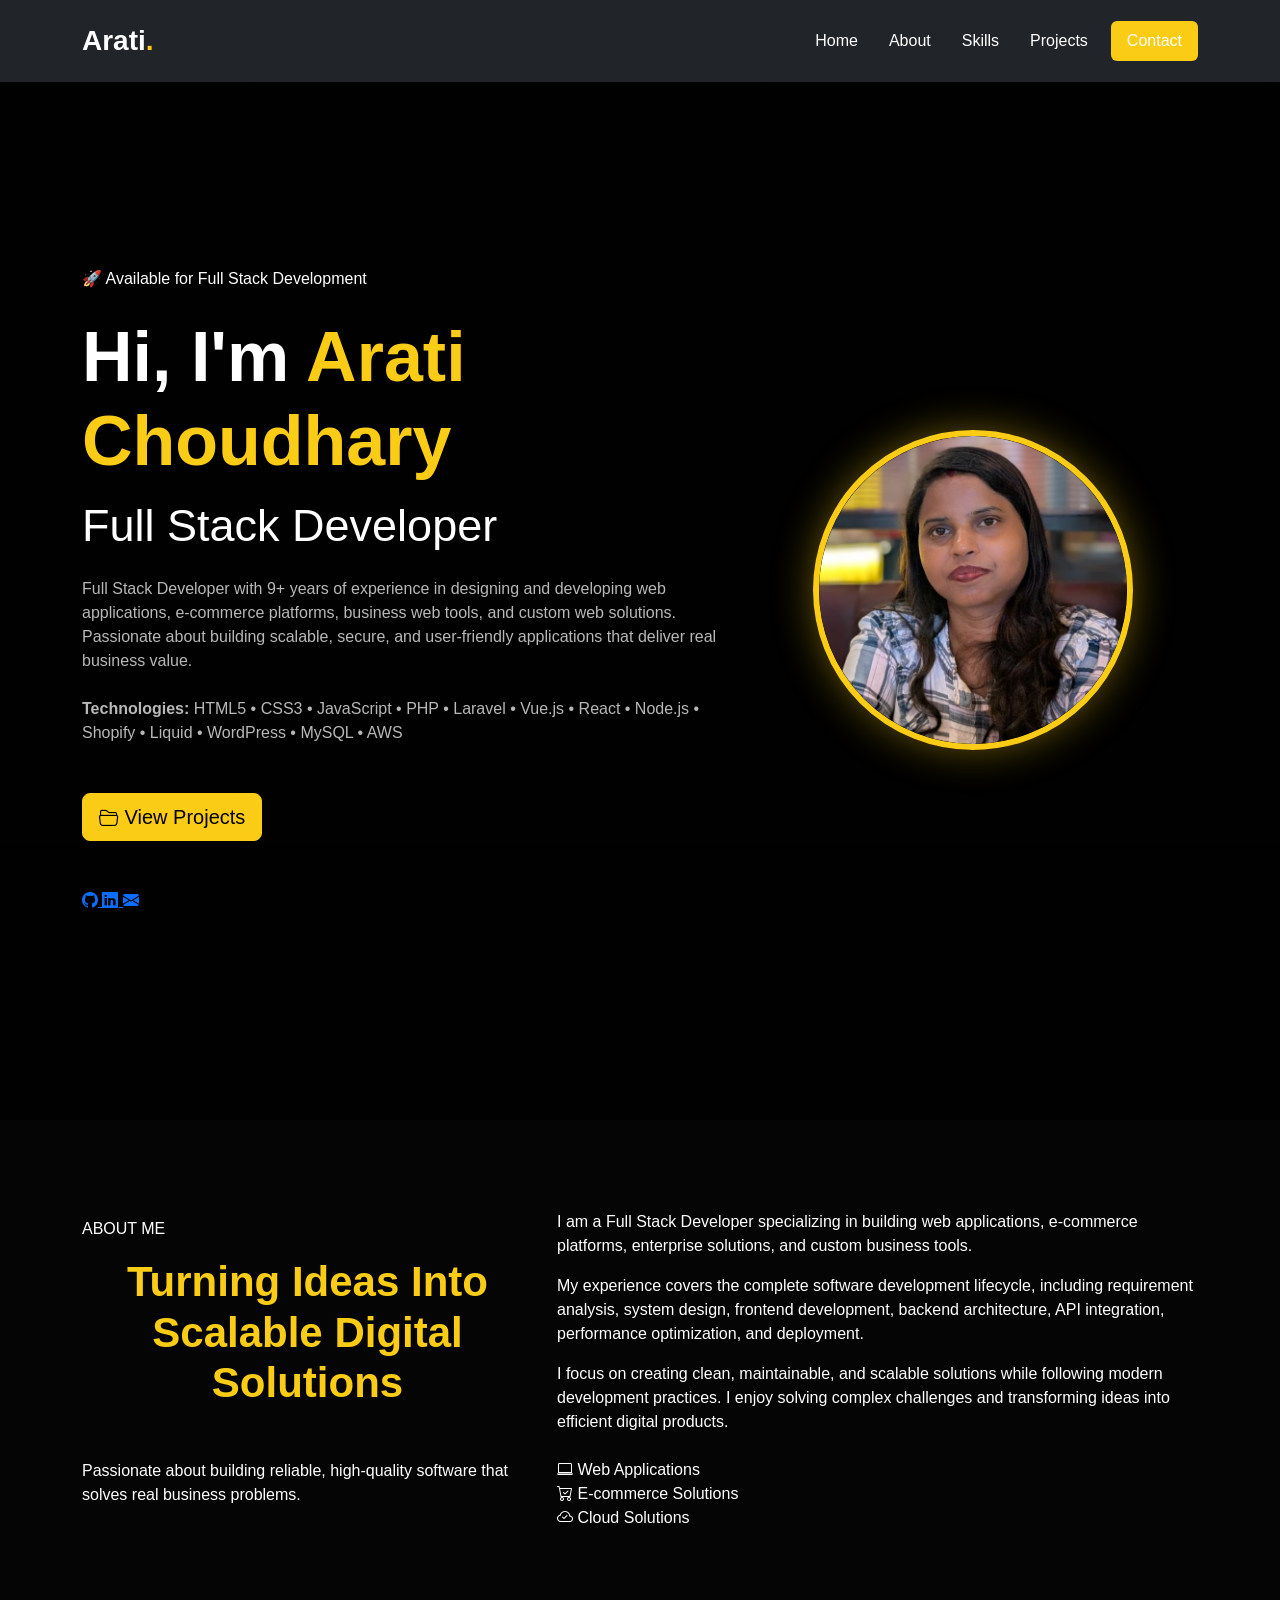
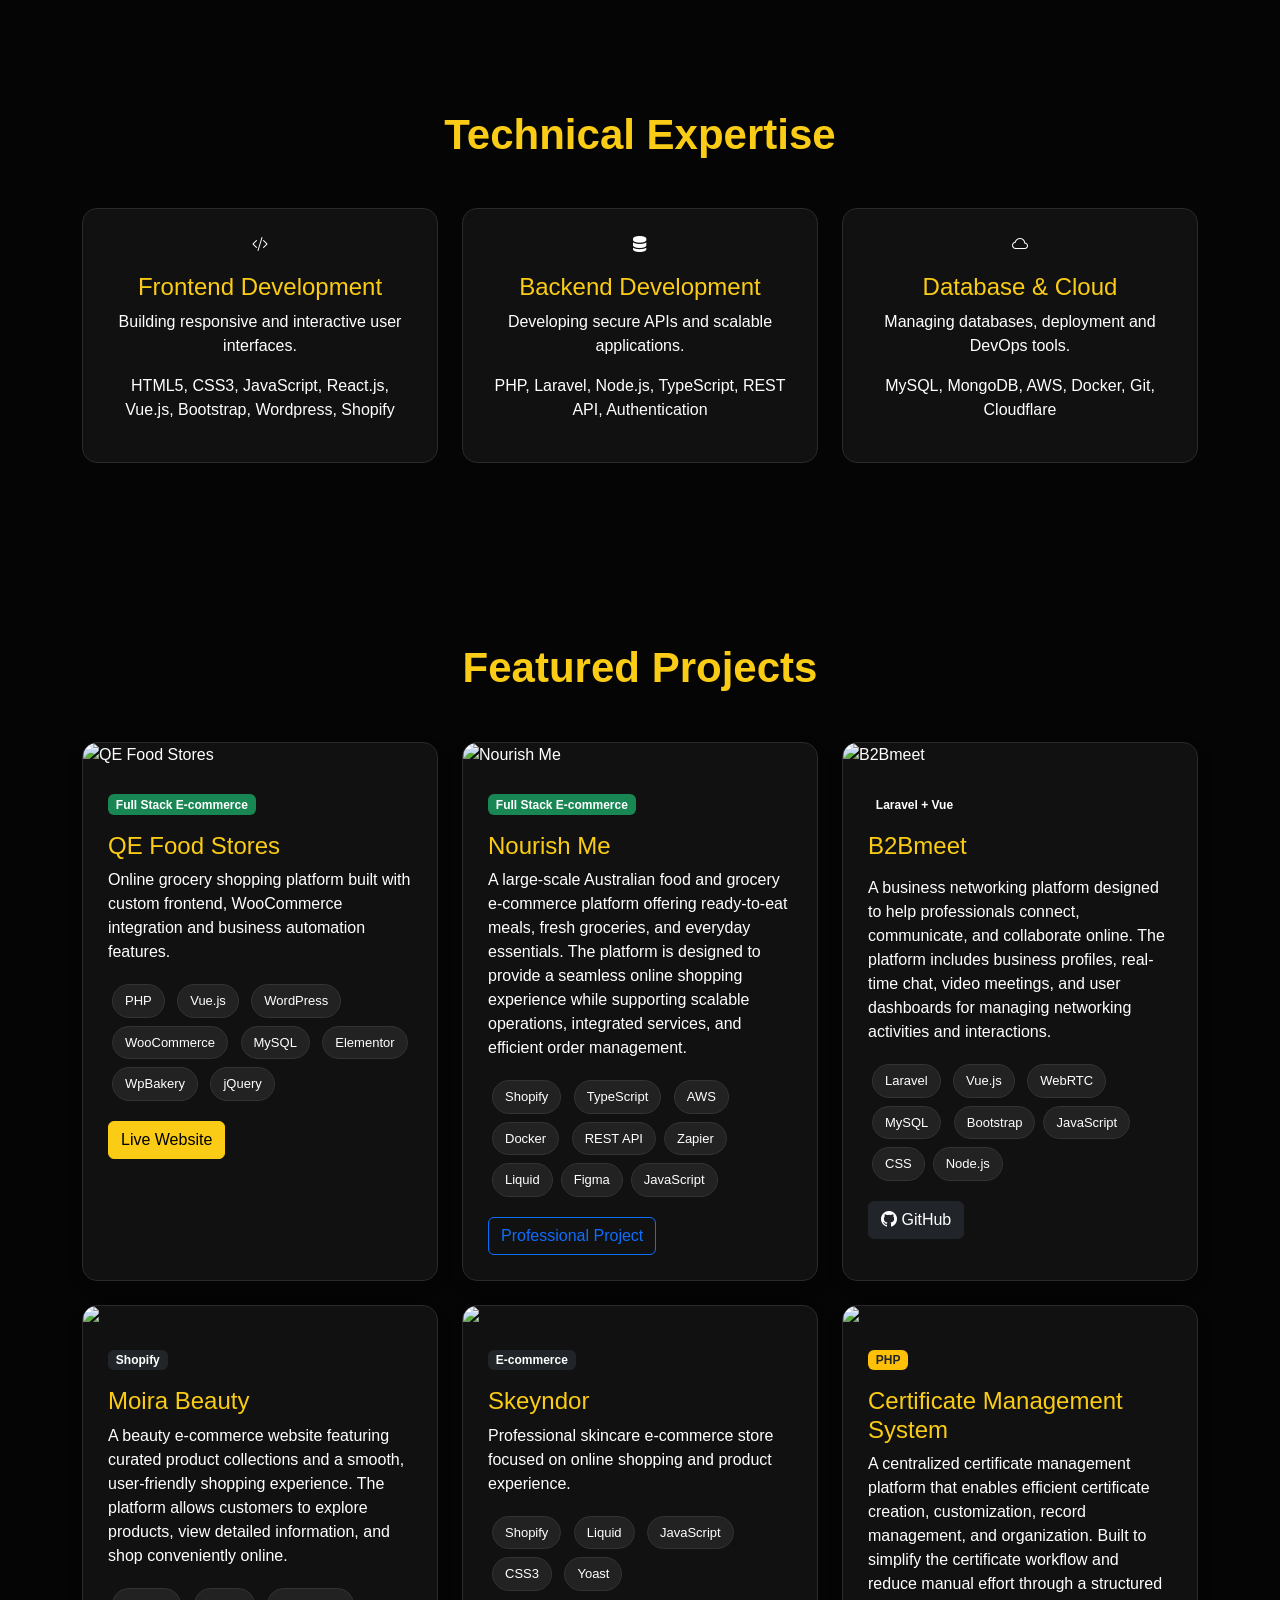
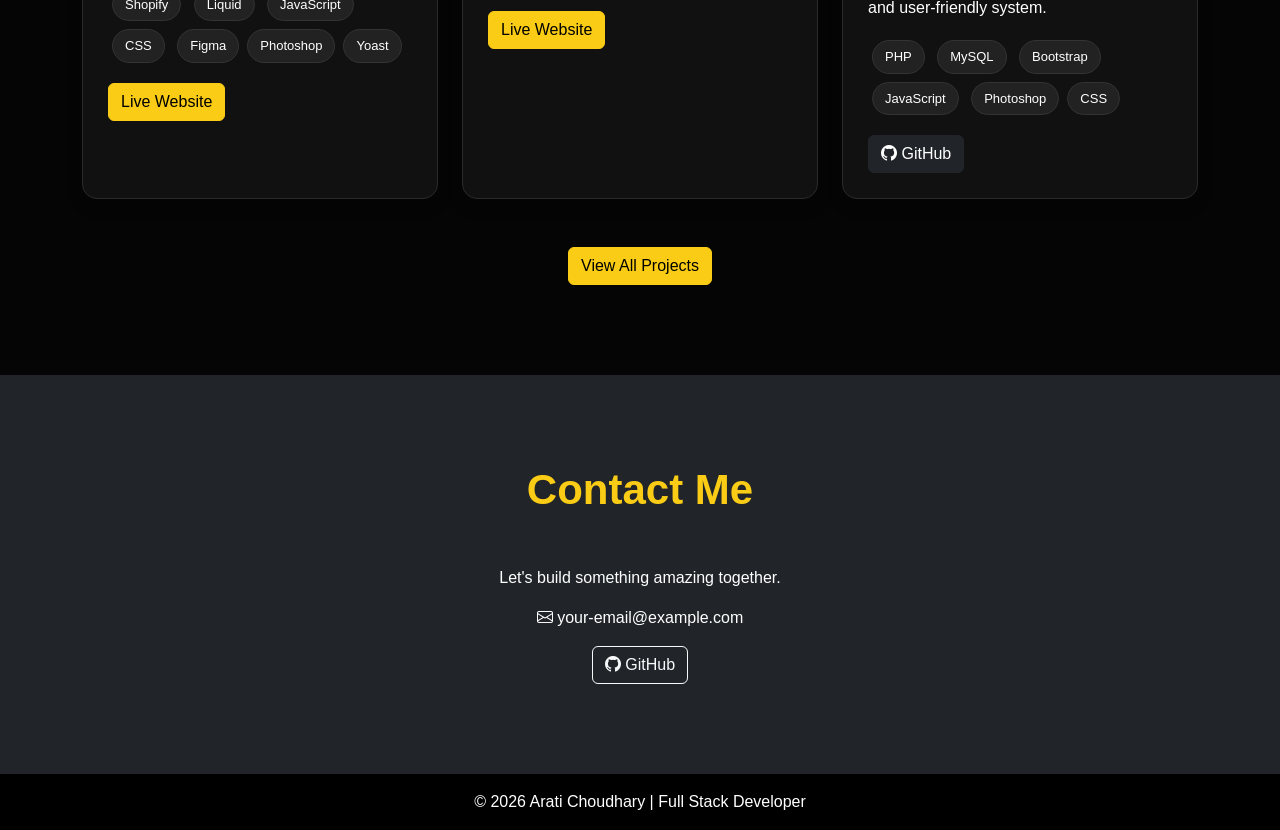
==== index.html @ 8befee37 "Update index.html" ====
<!DOCTYPE html>
<html lang="en">
<head>
<meta charset="UTF-8">
<meta name="viewport" content="width=device-width, initial-scale=1.0">

<title>Arati Choudhary | Full Stack Developer</title>

<link href="https://cdn.jsdelivr.net/npm/bootstrap@5.3.3/dist/css/bootstrap.min.css" rel="stylesheet">

<link rel="stylesheet" href="style.css">

<link rel="stylesheet" href="https://cdn.jsdelivr.net/npm/bootstrap-icons@1.11.3/font/bootstrap-icons.min.css">

</head>

<body>

<!-- Navbar -->
<nav class="navbar navbar-expand-lg navbar-dark fixed-top bg-dark">

<div class="container">

<a class="navbar-brand fw-bold fs-3" href="#">
Arati<span class="text-primary">.</span>
</a>

<button class="navbar-toggler" data-bs-toggle="collapse" data-bs-target="#menu">
<span class="navbar-toggler-icon"></span>
</button>


<div class="collapse navbar-collapse" id="menu">

<ul class="navbar-nav ms-auto">

<li class="nav-item">
<a class="nav-link active" href="#home">Home</a>
</li>

<li class="nav-item">
<a class="nav-link" href="#about">About</a>
</li>

<li class="nav-item">
<a class="nav-link" href="#skills">Skills</a>
</li>

<li class="nav-item">
<a class="nav-link" href="projects.html">Projects</a>
</li>

<li class="nav-item">
<a class="nav-link btn btn-primary px-3" href="#contact">
Contact
</a>
</li>

</ul>

</div>

</div>

</nav>
<!-- ================= HERO SECTION ================= -->

<section id="home" class="hero">

    <!-- Background Shapes -->
    <div class="hero-shape shape-1"></div>
    <div class="hero-shape shape-2"></div>
    <div class="hero-shape shape-3"></div>

    <div class="container">

        <div class="row align-items-center min-vh-100">

            <!-- Left Content -->
            <div class="col-lg-7">

                <span class="hero-badge">
                    🚀 Available for Full Stack Development
                </span>

                <h1 class="hero-title mt-4">
                    Hi, I'm
                    <span class="text-primary">Arati Choudhary</span>
                </h1>

                <h2 class="hero-subtitle mt-3">
                    Full Stack Developer
                </h2>
                

            
  <p class="hero-description mt-4">
    Full Stack Developer with 9+ years of experience in designing and developing web applications, e-commerce platforms, business web tools, and custom web solutions. Passionate about building scalable, secure, and user-friendly applications that deliver real business value.
    <p class="hero-tech mt-4">
    <strong>Technologies:</strong> HTML5 • CSS3 • JavaScript • PHP • Laravel • Vue.js • React • Node.js • Shopify • Liquid • WordPress • MySQL • AWS
                </p>

                <!-- Buttons -->

                <div class="mt-5">

                    <a href="#projects"
                        class="btn btn-primary btn-lg me-3">

                        <i class="bi bi-folder2-open"></i>

                        View Projects

                    </a>

            

                </div>

                <!-- Social Links -->

                <div class="social-icons mt-5">

                    <a href="https://github.com/Arati-coder26"
                        target="_blank">

                        <i class="bi bi-github"></i>

                    </a>

                    <a href="https://linkedin.com/in/your-linkedin"
                        target="_blank">

                        <i class="bi bi-linkedin"></i>

                    </a>

                    <a href="mailto:your@email.com">

                        <i class="bi bi-envelope-fill"></i>

                    </a>

                </div>

            </div>

            <!-- Right Side -->

            <div class="col-lg-5 text-center">

                <img src="images/headshot.png"
                    class="img-fluid profile-img"
                    alt="Arati Choudhary">

            </div>

        </div>

    </div>

</section>


<!-- About -->
    <!-- About Section -->

<section id="about" class="section about-section">

    <div class="container">

        <div class="row align-items-center">


            <div class="col-lg-5">

                <div class="about-heading">

                    <span class="section-tag">
                        ABOUT ME
                    </span>

                    <h2 class="mt-3">
                        Turning Ideas Into
                        Scalable Digital Solutions
                    </h2>

                    <p class="mt-4">
                        Passionate about building reliable, high-quality
                        software that solves real business problems.
                    </p>

                </div>

            </div>



            <div class="col-lg-7">


                <div class="about-card">


                    <p>
                        I am a Full Stack Developer specializing in building
                        web applications, e-commerce platforms, enterprise
                        solutions, and custom business tools.
                    </p>


                    <p>
                        My experience covers the complete software development
                        lifecycle, including requirement analysis, system
                        design, frontend development, backend architecture,
                        API integration, performance optimization, and
                        deployment.
                    </p>


                    <p>
                        I focus on creating clean, maintainable, and scalable
                        solutions while following modern development practices.
                        I enjoy solving complex challenges and transforming
                        ideas into efficient digital products.
                    </p>



                    <div class="about-focus mt-4">

                        <div>
                            <i class="bi bi-laptop"></i>
                            <span>Web Applications</span>
                        </div>


                        <div>
                            <i class="bi bi-cart-check"></i>
                            <span>E-commerce Solutions</span>
                        </div>


                        <div>
                            <i class="bi bi-cloud-check"></i>
                            <span>Cloud Solutions</span>
                        </div>

                    </div>


                </div>


            </div>


        </div>


    </div>


</section>
    

<!-- Technical Skills Section -->

<section id="skills" class="section">

<div class="container">

<h2 class="text-center mb-5">
Technical Expertise
</h2>


<div class="row g-4">


<!-- Frontend -->

<div class="col-lg-4 col-md-6">

<div class="skill-card card h-100 text-center p-4">


<div class="skill-icon">
<i class="bi bi-code-slash"></i>
</div>


<h4 class="mt-3">
Frontend Development
</h4>


<p>
Building responsive and interactive user interfaces.
</p>


<div class="skills-list">

<p>HTML5, CSS3, JavaScript, React.js, Vue.js, Bootstrap, Wordpress, Shopify</p>
</div>
</div>
</div>





<!-- Backend -->

<div class="col-lg-4 col-md-6">


<div class="skill-card card h-100 text-center p-4">


<div class="skill-icon">

<i class="bi bi-server"></i>

</div>



<h4 class="mt-3">
Backend Development
</h4>



<p>
Developing secure APIs and scalable applications.
</p>



<div class="skills-list">

<p> PHP, Laravel, Node.js, TypeScript, REST API, Authentication</p>

</div>


</div>


</div>







<!-- Database & Cloud -->


<div class="col-lg-4 col-md-6">


<div class="skill-card card h-100 text-center p-4">


<div class="skill-icon">

<i class="bi bi-cloud"></i>

</div>



<h4 class="mt-3">
Database & Cloud
</h4>



<p>
Managing databases, deployment and DevOps tools.
</p>



<div class="skills-list">

<p> MySQL, MongoDB, AWS, Docker, Git, Cloudflare</p>

</div>


</div>


</div>



</div>


</div>

</section>


<!-- Projects Section -->

<section id="projects" class="section">

<div class="container">

<h2 class="text-center mb-5">
Featured Projects
</h2>


<div class="row g-4">


<!-- QE FOOD -->

<div class="col-lg-4 col-md-6">

<div class="project-card card h-100 shadow">


<img src="images/qe-home.png"
class="card-img-top"
alt="QE Food Stores">


<div class="card-body">


<span class="badge bg-success">
Full Stack E-commerce
</span>


<h4 class="mt-3">
QE Food Stores
</h4>


<p>
Online grocery shopping platform built with
custom frontend, WooCommerce integration
and business automation features.
</p>


<div class="tech-stack">

<span>PHP</span>
<span>Vue.js</span>
<span>WordPress</span>
<span>WooCommerce</span>
<span>MySQL</span>
<span>Elementor</span>
<span>WpBakery</span>
<span>jQuery</span>
</div>


<a href="https://qefoodstores.com.au"
target="_blank"
class="btn btn-primary mt-3">

Live Website

</a>


</div>

</div>

</div>





<!-- NOURISH ME -->

<div class="col-lg-4 col-md-6">


<div class="project-card card h-100 shadow">


<img src="images/nourish-home.png"
class="card-img-top"
alt="Nourish Me">


<div class="card-body">


<span class="badge bg-success">Full Stack E-commerce</span>
<h4 class="mt-3">Nourish Me</h4>

<p>
A large-scale Australian food and grocery e-commerce platform offering ready-to-eat meals, fresh groceries, and everyday essentials. The platform is designed to provide a seamless online shopping experience while supporting scalable operations, integrated services, and efficient order management.

</p>



<div class="tech-stack">

<span>Shopify</span>
<span>TypeScript</span>
<span>AWS</span>
<span>Docker</span>
<span>REST API</span><span>Zapier</span><span>Liquid</span><span>Figma</span><span>JavaScript</span>
</div>


<button class="btn btn-outline-primary mt-3">

Professional Project

</button>


</div>


</div>


</div>





<!-- B2BMEET -->

<div class="col-lg-4 col-md-6">


<div class="project-card card h-100 shadow">


<img src="images/b2b-home.png"
class="card-img-top"
alt="B2Bmeet">


<div class="card-body">


<span class="badge bg-sucess">
Laravel + Vue
</span>


<h4 class="mt-3">
B2Bmeet
</h4>


<p></p>A business networking platform designed to help professionals connect, communicate, and collaborate online. The platform includes business profiles, real-time chat, video meetings, and user dashboards for managing networking activities and interactions. </p>


<div class="tech-stack">

<span>Laravel</span>
<span>Vue.js</span>
<span>WebRTC</span>
<span>MySQL</span>
<span>Bootstrap</span><span>JavaScript</span><span>CSS</span><span>Node.js</span>

</div>


<a href="https://github.com/Arati-coder26/B2Bmeet"
target="_blank"
class="btn btn-dark mt-3">

<i class="bi bi-github"></i>
GitHub

</a>


</div>


</div>


</div>






<!-- MOIRA -->

<div class="col-lg-4 col-md-6">


<div class="project-card card h-100 shadow">


<img src="images/moira-home.png"
class="card-img-top">


<div class="card-body">


<span class="badge bg-dark">
Shopify
</span>


<h4 class="mt-3">
Moira Beauty
</h4>


<p>
A beauty e-commerce website featuring curated product collections and a smooth, user-friendly shopping experience. The platform allows customers to explore products, view detailed information, and shop conveniently online.

</p>


<div class="tech-stack">

<span>Shopify</span>
<span>Liquid</span>
<span>JavaScript</span>
<span>CSS</span>
<span>Figma</span><span>Photoshop</span><span>Yoast</span>
</div>



<a href="https://moirabeauty.in/"
target="_blank"
class="btn btn-primary mt-3">

Live Website

</a>


</div>


</div>


</div>





<!-- SKEYNDOR -->

<div class="col-lg-4 col-md-6">


<div class="project-card card h-100 shadow">


<img src="images/skeyndor-home.png"
class="card-img-top">


<div class="card-body">


<span class="badge bg-dark">
E-commerce
</span>


<h4 class="mt-3">
Skeyndor
</h4>


<p>
Professional skincare e-commerce
store focused on online shopping
and product experience.
</p>


<div class="tech-stack">

<span>Shopify</span>
<span>Liquid</span>
<span>JavaScript</span>
<span>CSS3</span>
 <span>Yoast</span>

</div>



<a href="https://skeyndor.in/"
target="_blank"
class="btn btn-primary mt-3">

Live Website

</a>


</div>


</div>


</div>





<!-- CERTIFICATE SYSTEM -->

<div class="col-lg-4 col-md-6">


<div class="project-card card h-100 shadow">


<img src="images/certificate-home.png"
class="card-img-top">


<div class="card-body">


<span class="badge bg-warning text-dark">
PHP
</span>


<h4 class="mt-3">
Certificate Management System
</h4>


<p>
    A centralized certificate management platform that enables efficient
    certificate creation, customization, record management, and
    organization. Built to simplify the certificate workflow and reduce
    manual effort through a structured and user-friendly system.

</p>


<div class="tech-stack">

<span>PHP</span>
<span>MySQL</span>
<span>Bootstrap</span>
<span>JavaScript</span>
<span>Photoshop</span><span>CSS</span>

</div>



<a href="https://github.com/Arati-coder26/certificate"
target="_blank"
class="btn btn-dark mt-3">

<i class="bi bi-github"></i>
GitHub

</a>


</div>


</div>


</div>


</div>


<div class="text-center mt-5">

<a href="projects.html"
class="btn btn-primary">

View All Projects

</a>

</div>


</div>


</section>

<!-- Contact -->

<section id="contact" class="section bg-dark text-white">

<div class="container text-center">

<h2>
Contact Me
</h2>


<p class="mt-4">
Let's build something amazing together.
</p>


<p>
<i class="bi bi-envelope"></i>
your-email@example.com
</p>


<a href="https://github.com/Arati-coder26"
class="btn btn-outline-light">

<i class="bi bi-github"></i>
GitHub

</a>


</div>

</section>




<footer class="bg-black text-white text-center p-3">

© 2026 Arati Choudhary | Full Stack Developer

</footer>




</body>
  <script src="https://cdn.jsdelivr.net/npm/bootstrap@5.3.3/dist/js/bootstrap.bundle.min.js"></script>

<script src="script.js"></script>

</body>
</html>
</html>
---- style.css ----
:root{

    --primary:#FACC15;
    --dark:#050505;
    --card:#111111;
    --border:#2a2a2a;
    --text:#ffffff;
    --muted:#b8b8b8;

}


*{

    margin:0;
    padding:0;
    box-sizing:border-box;

}


html{

    scroll-behavior:smooth;

}


body{

    font-family:'Segoe UI',Arial,sans-serif;
    background:var(--dark);
    color:var(--text);

}


/* =====================
   NAVBAR
===================== */


.navbar{

    background:rgba(0,0,0,.95);
    backdrop-filter:blur(10px);
    padding:15px 0;
    position:fixed;
    width:100%;
    top:0;
    z-index:9999;

}


.navbar-brand{

    color:white!important;
    font-size:28px;
    font-weight:700;

}


.navbar-brand span{

    color:var(--primary);

}


.nav-link{

    color:white!important;
    margin-left:15px;
    font-weight:500;
    transition:.3s;

}


.nav-link:hover{

    color:var(--primary)!important;

}


.contact-btn{

    background:var(--primary);
    color:#000!important;
    padding:8px 22px!important;
    border-radius:25px;

}


.contact-btn:hover{

    background:white;
    color:#000!important;

}


.navbar-toggler{

    border:1px solid var(--primary);

}


.navbar-toggler-icon{

    filter:
    brightness(0)
    saturate(100%)
    invert(83%)
    sepia(90%)
    saturate(1000%);

}


/* =====================
 HERO
===================== */
.hero{
    min-height:100vh;
    padding:140px 0 80px;
    display:flex;
    align-items:center;
}

.hero{

    min-height:100vh;
    display:flex;
    align-items:center;

    background:

    linear-gradient(
        rgba(0,0,0,.75),
        rgba(0,0,0,.95)
    ),

    url("images/header-bg.jpg");

    background-size:cover;
    background-position:center;

}



.hero h1{

    font-size:70px;
    font-weight:800;

}


.hero h2{

    font-size:45px;

}


.hero p{

    color:var(--muted);
    max-width:650px;

}


.text-primary{

    color:var(--primary)!important;

}



/* =====================
 PROFILE IMAGE
===================== */


.profile-img{

    width:320px;
    height:320px;

    object-fit:cover;

    border-radius:50%;

    border:6px solid var(--primary);

    box-shadow:
    0 0 40px rgba(250,204,21,.4);

}



/* =====================
 SECTIONS
===================== */


.section{

    padding:90px 0;

}



.section h2{

    text-align:center;

    font-size:42px;

    font-weight:700;

    color:var(--primary);

    margin-bottom:50px;

}



/* =====================
 CARDS
===================== */


.card,
.project-card,
.skill-box,
.highlight-card{

    background:var(--card);

    color:white;

    border:1px solid var(--border);

    border-radius:15px;

    transition:.3s;

}



.card:hover,
.project-card:hover,
.skill-box:hover,
.highlight-card:hover{

    transform:translateY(-8px);

    border-color:var(--primary);

    box-shadow:

    0 15px 35px rgba(250,204,21,.2);

}



.card-body{

    padding:25px;

}



.card h4,
.card h5,
.card-title{

    color:var(--primary);

}



/* =====================
 SKILLS
===================== */


.skill-box{

    padding:25px;

    height:100%;

}


.skill-box p{

    color:var(--muted);

}



/* =====================
 PROJECTS
===================== */


.project-card{

    overflow:hidden;

}



.carousel img{

    width:100%;

    height:240px;

    object-fit:cover;

}



.carousel-control-prev-icon,
.carousel-control-next-icon{

    background-color:var(--primary);

    border-radius:50%;

}



.project-features{

    padding-left:20px;

}



.project-features li{

    color:var(--muted);

    margin-bottom:8px;

}



/* =====================
 TECHNOLOGY TAGS
===================== */


.tech-stack span{

    display:inline-block;

    background:#222;

    color:white;

    border:1px solid #333;

    padding:6px 12px;

    border-radius:20px;

    margin:4px;

    font-size:13px;

}



.tech-stack span:hover{

    background:var(--primary);

    color:black;

    border-color:var(--primary);

}



/* =====================
 BUTTONS
===================== */


.btn-primary{

    background:var(--primary);

    border-color:var(--primary);

    color:black;

}


.btn-primary:hover{

    background:white;

    border-color:white;

    color:black;

}



/* =====================
 SOCIAL
===================== */


.social{

    width:45px;

    height:45px;

    display:inline-flex;

    align-items:center;

    justify-content:center;

    border-radius:50%;

    background:#222;

    color:white;

    margin-right:10px;

}


.social:hover{

    background:var(--primary);

    color:black;

}



/* =====================
 CONTACT FOOTER
===================== */


#contact{

    background:#0a0a0a;

}


.contact-links a{

    margin:8px;

}



footer{

    background:#000;

    padding:25px;

    text-align:center;

    color:#888;

}



/* =====================
 MOBILE
===================== */


@media(max-width:991px){


.navbar-collapse{

    background:#111;

    padding:20px;

    border-radius:10px;

}


.nav-link{

    margin:10px 0;

}


}



@media(max-width:768px){


.hero h1{

    font-size:45px;

}


.hero h2{

    font-size:32px;

}


.profile-img{

    width:220px;

    height:220px;

    margin-top:40px;

}


.section h2{

    font-size:32px;

}


.carousel img{

    height:200px;

}


}
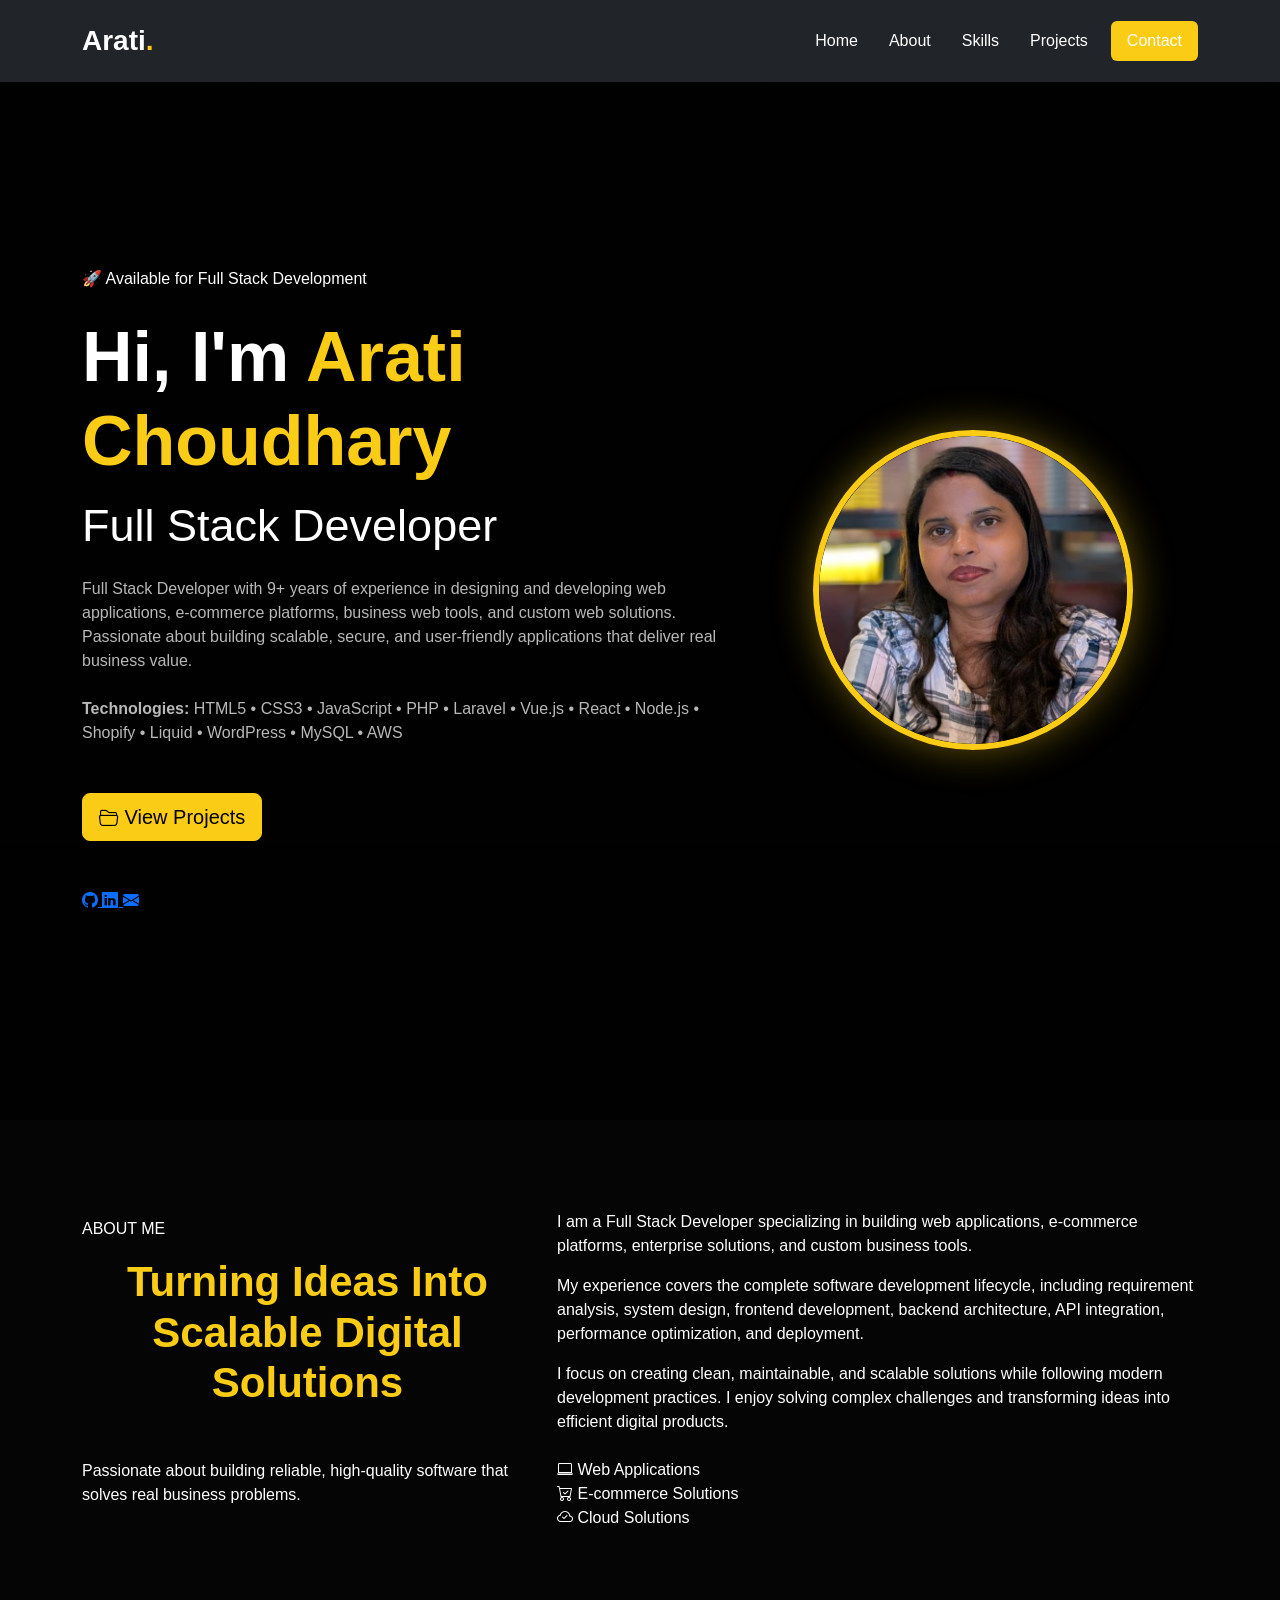
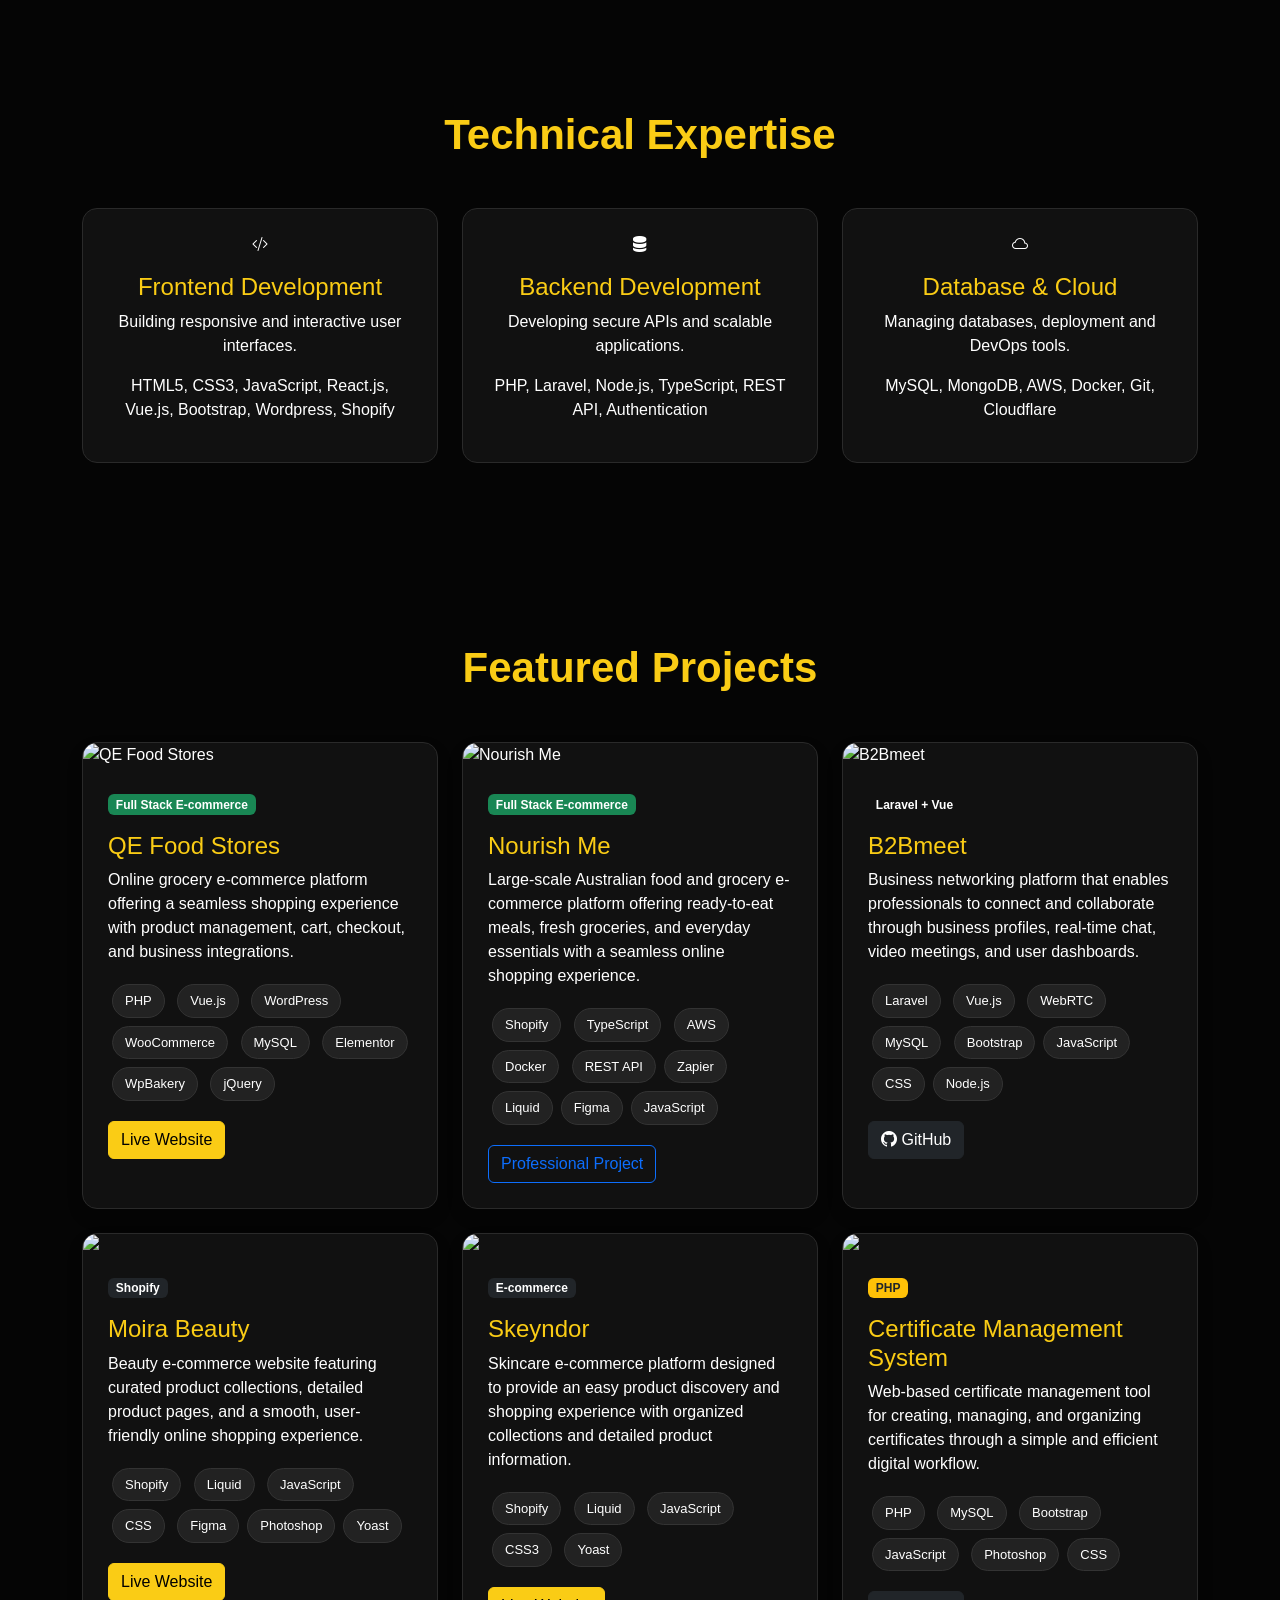
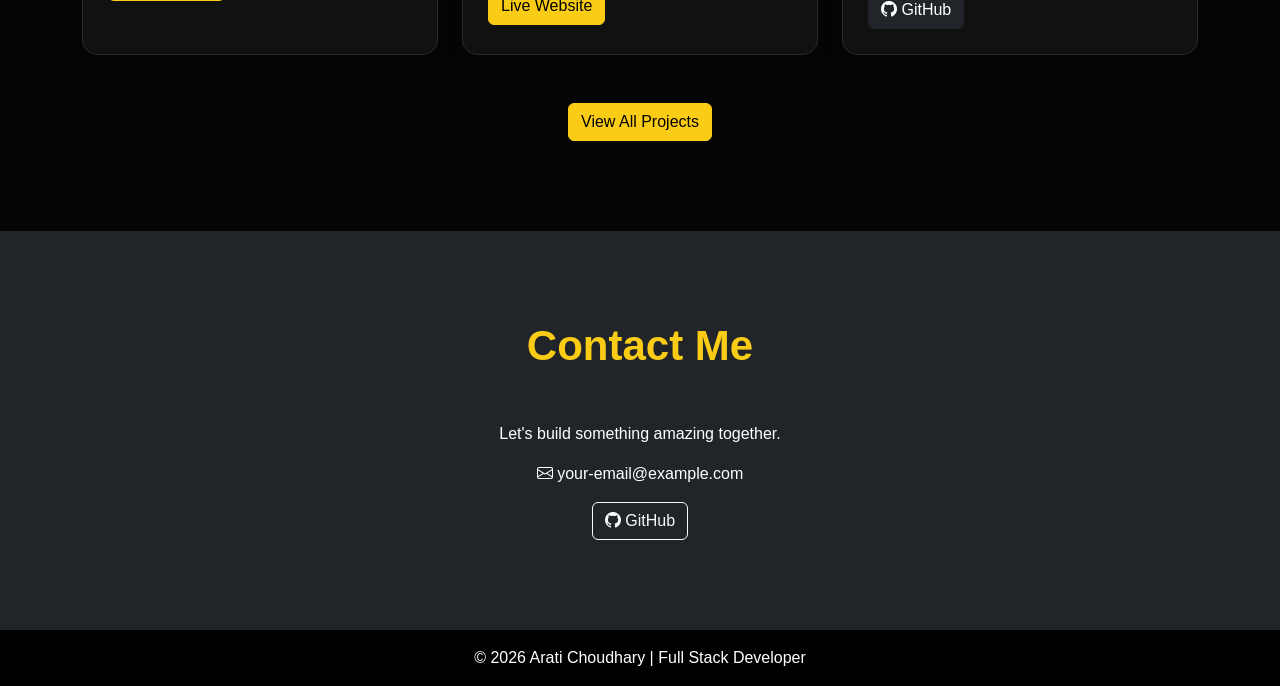
==== commit 1702c3f8: "Update index.html" ====
--- a/index.html
+++ b/index.html
@@ -449,9 +449,7 @@
 
 
 <p>
-Online grocery shopping platform built with
-custom frontend, WooCommerce integration
-and business automation features.
+Online grocery e-commerce platform offering a seamless shopping experience with product management, cart, checkout, and business integrations.
 </p>
 
 
@@ -507,7 +505,7 @@
 <h4 class="mt-3">Nourish Me</h4>
 
 <p>
-A large-scale Australian food and grocery e-commerce platform offering ready-to-eat meals, fresh groceries, and everyday essentials. The platform is designed to provide a seamless online shopping experience while supporting scalable operations, integrated services, and efficient order management.
+Large-scale Australian food and grocery e-commerce platform offering ready-to-eat meals, fresh groceries, and everyday essentials with a seamless online shopping experience.
 
 </p>
 
@@ -568,7 +566,7 @@
 </h4>
 
 
-<p></p>A business networking platform designed to help professionals connect, communicate, and collaborate online. The platform includes business profiles, real-time chat, video meetings, and user dashboards for managing networking activities and interactions. </p>
+<p> Business networking platform that enables professionals to connect and collaborate through business profiles, real-time chat, video meetings, and user dashboards. </p>
 
 
 <div class="tech-stack">
@@ -631,7 +629,7 @@
 
 
 <p>
-A beauty e-commerce website featuring curated product collections and a smooth, user-friendly shopping experience. The platform allows customers to explore products, view detailed information, and shop conveniently online.
+Beauty e-commerce website featuring curated product collections, detailed product pages, and a smooth, user-friendly online shopping experience.
 
 </p>
 
@@ -694,9 +692,7 @@
 
 
 <p>
-Professional skincare e-commerce
-store focused on online shopping
-and product experience.
+Skincare e-commerce platform designed to provide an easy product discovery and shopping experience with organized collections and detailed product information.
 </p>
 
 
@@ -759,10 +755,7 @@
 
 
 <p>
-    A centralized certificate management platform that enables efficient
-    certificate creation, customization, record management, and
-    organization. Built to simplify the certificate workflow and reduce
-    manual effort through a structured and user-friendly system.
+    Web-based certificate management tool for creating, managing, and organizing certificates through a simple and efficient digital workflow.
 
 </p>
 
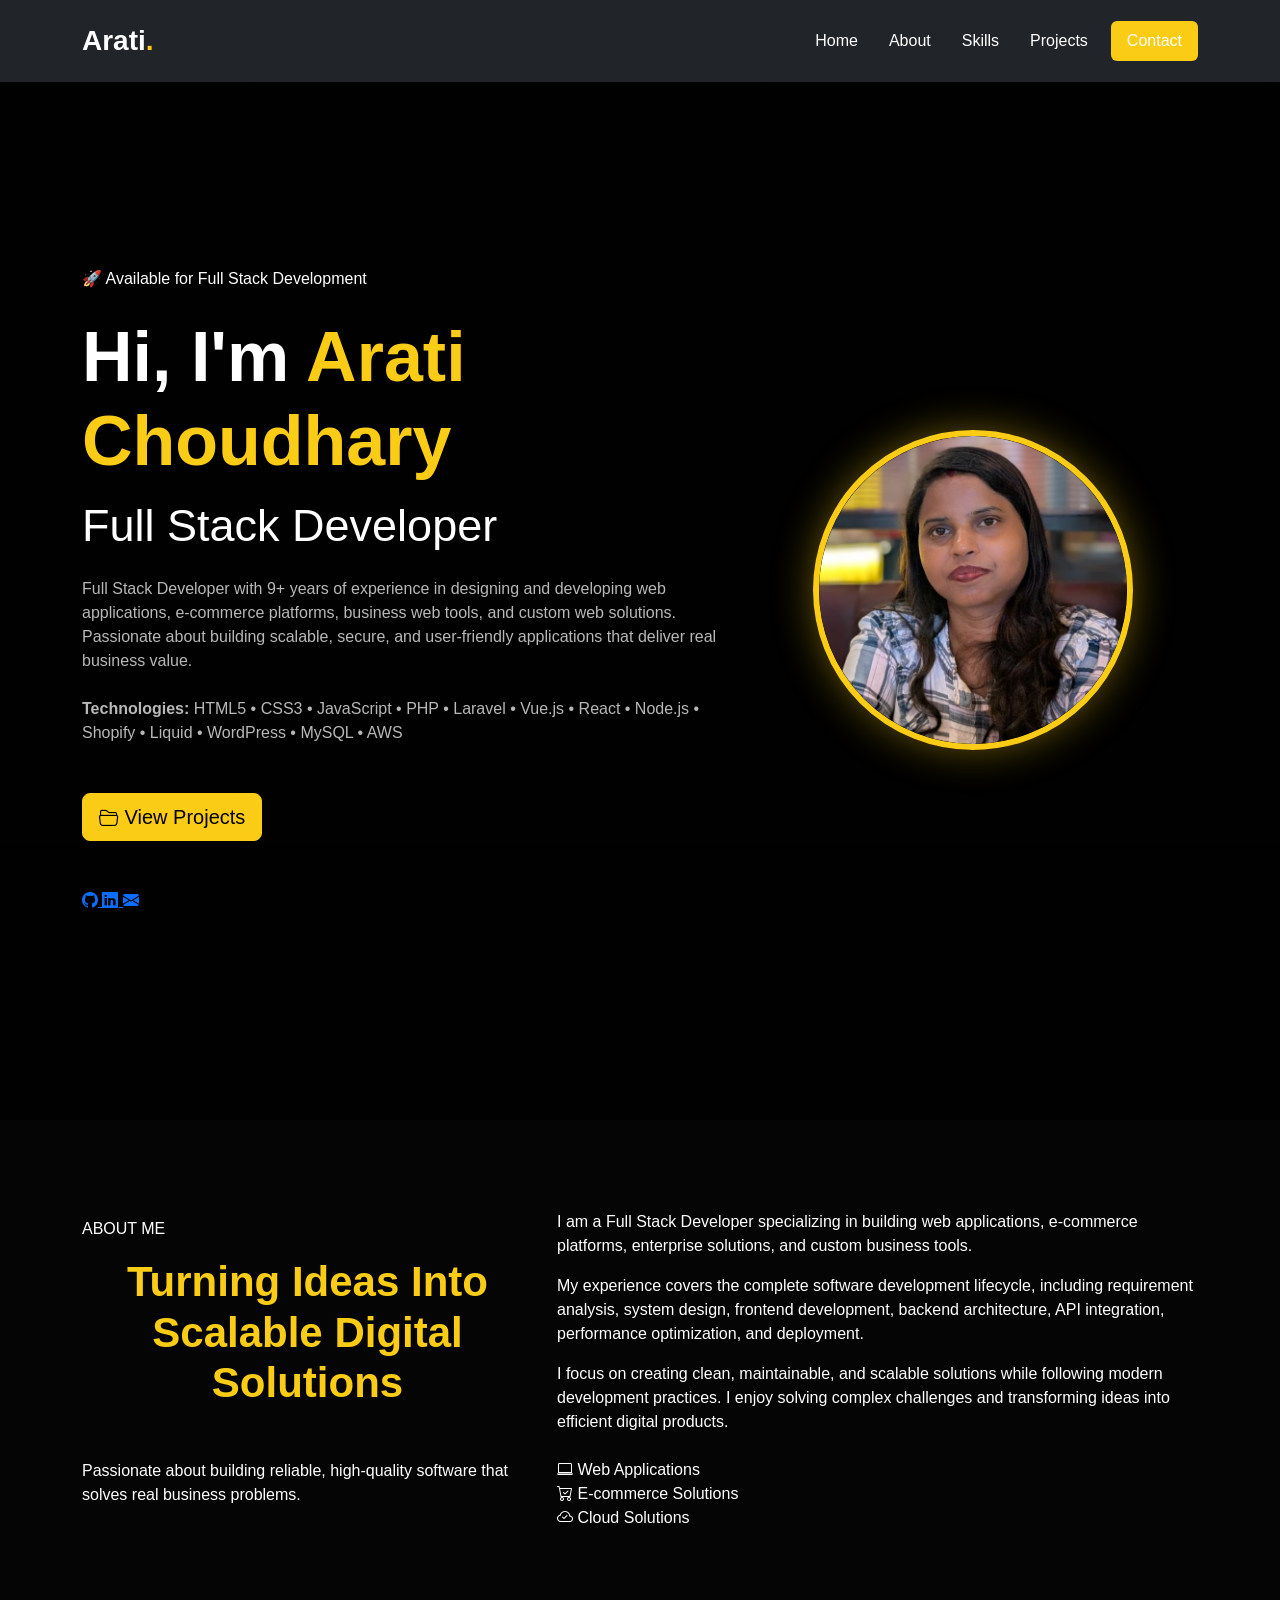
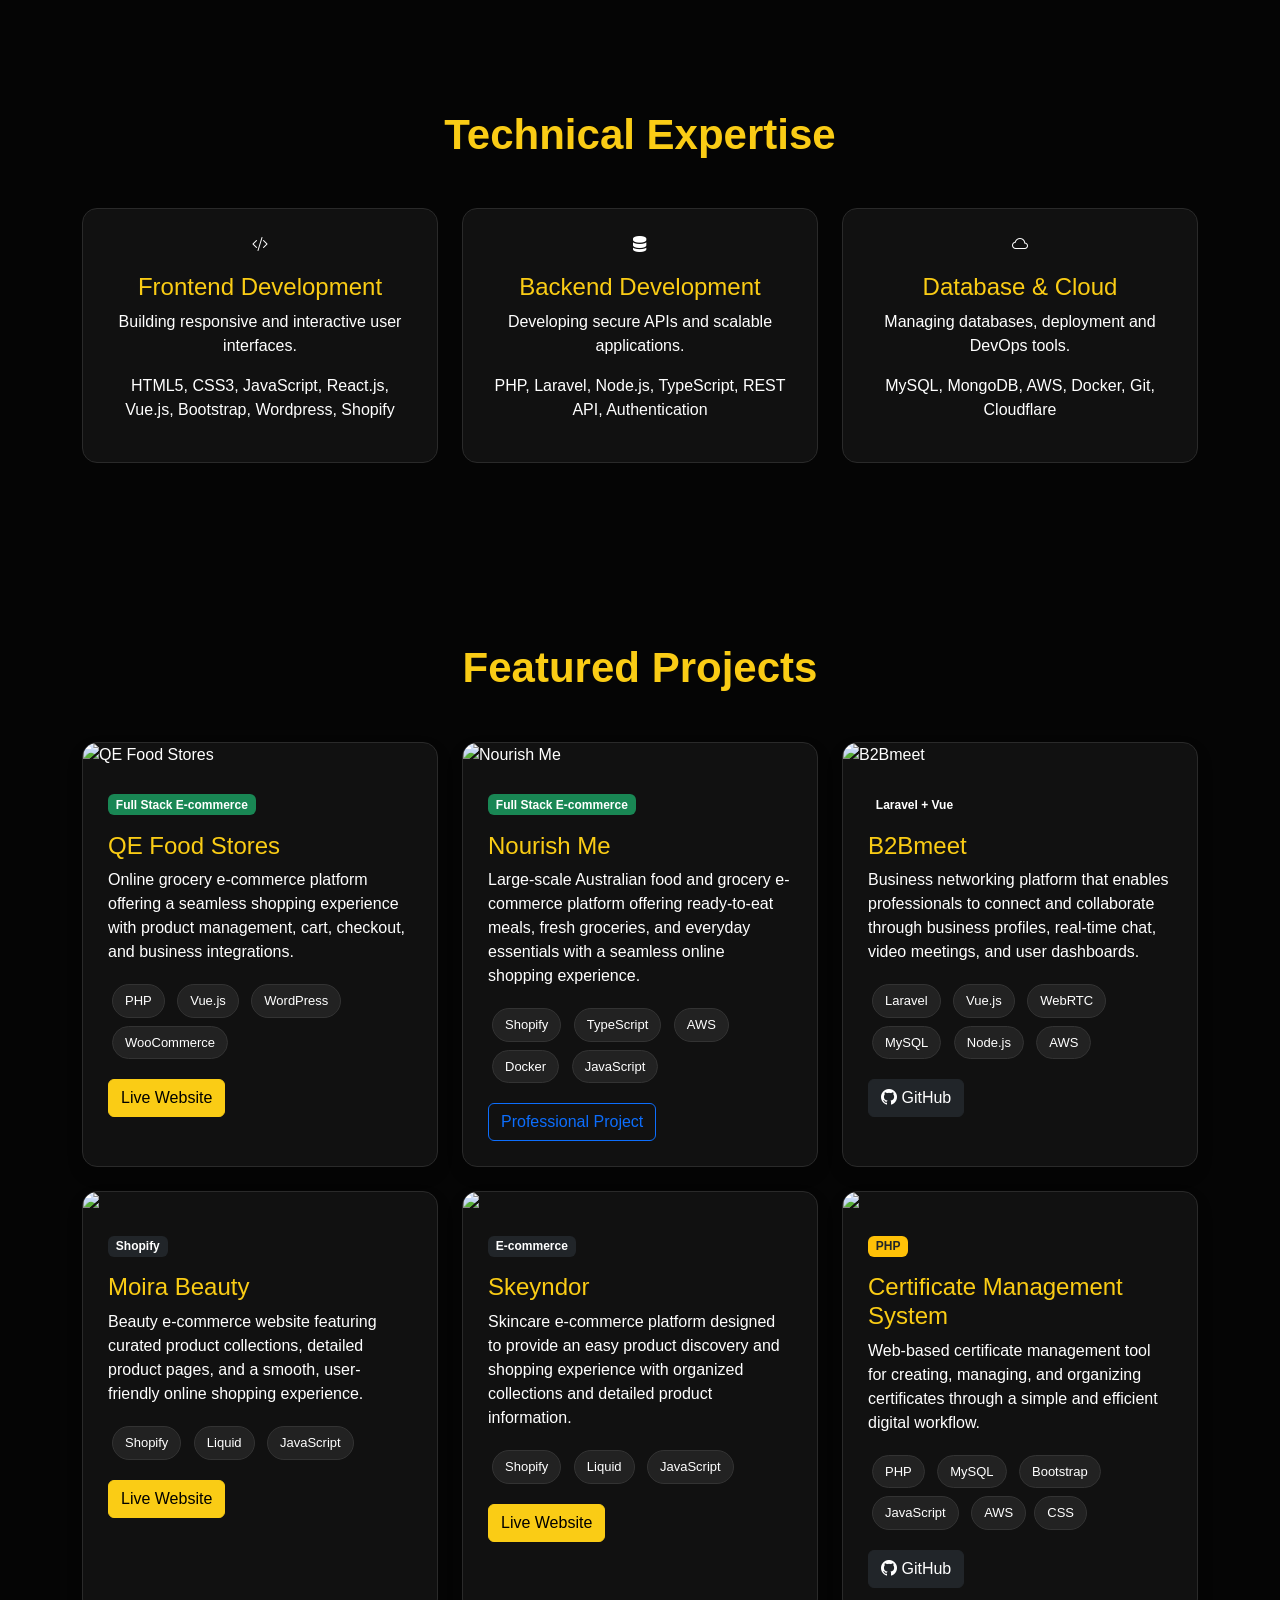
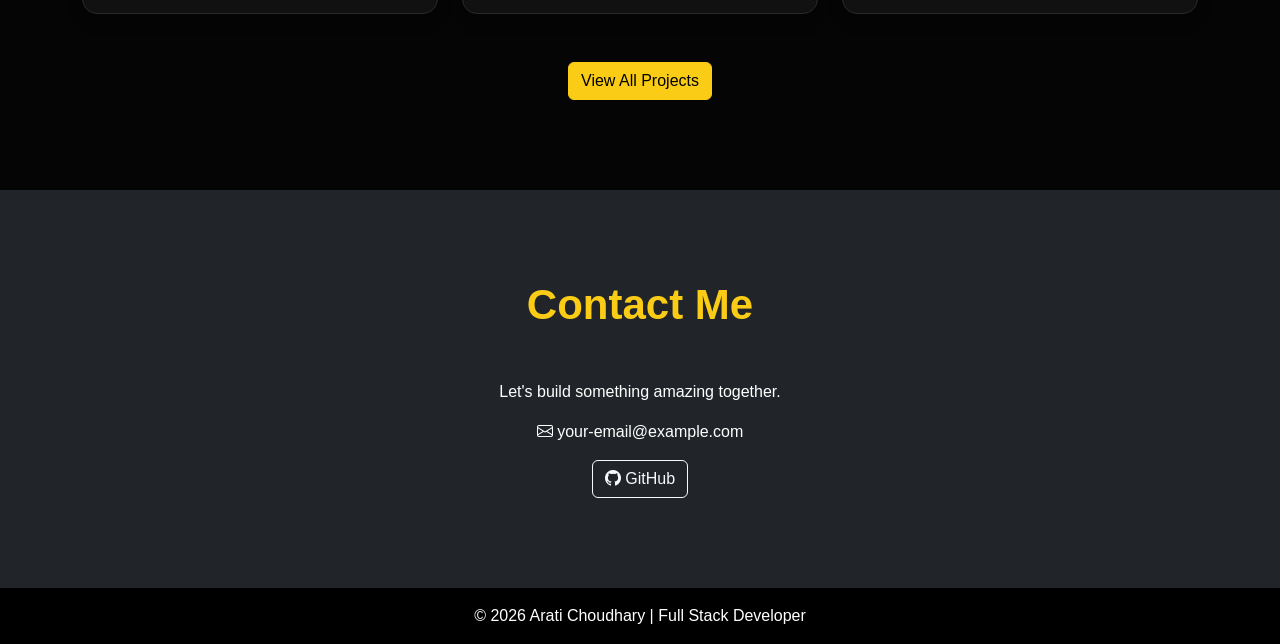
==== commit bbee1396: "Update index.html" ====
--- a/index.html
+++ b/index.html
@@ -459,10 +459,9 @@
 <span>Vue.js</span>
 <span>WordPress</span>
 <span>WooCommerce</span>
-<span>MySQL</span>
-<span>Elementor</span>
-<span>WpBakery</span>
-<span>jQuery</span>
+
+
+
 </div>
 
 
@@ -517,7 +516,7 @@
 <span>TypeScript</span>
 <span>AWS</span>
 <span>Docker</span>
-<span>REST API</span><span>Zapier</span><span>Liquid</span><span>Figma</span><span>JavaScript</span>
+<span>JavaScript</span>
 </div>
 
 
@@ -575,7 +574,8 @@
 <span>Vue.js</span>
 <span>WebRTC</span>
 <span>MySQL</span>
-<span>Bootstrap</span><span>JavaScript</span><span>CSS</span><span>Node.js</span>
+<span>Node.js</span>
+ <span>AWS</span>
 
 </div>
 
@@ -639,8 +639,7 @@
 <span>Shopify</span>
 <span>Liquid</span>
 <span>JavaScript</span>
-<span>CSS</span>
-<span>Figma</span><span>Photoshop</span><span>Yoast</span>
+
 </div>
 
 
@@ -701,8 +700,6 @@
 <span>Shopify</span>
 <span>Liquid</span>
 <span>JavaScript</span>
-<span>CSS3</span>
- <span>Yoast</span>
 
 </div>
 
@@ -766,7 +763,7 @@
 <span>MySQL</span>
 <span>Bootstrap</span>
 <span>JavaScript</span>
-<span>Photoshop</span><span>CSS</span>
+<span>AWS</span><span>CSS</span>
 
 </div>
 
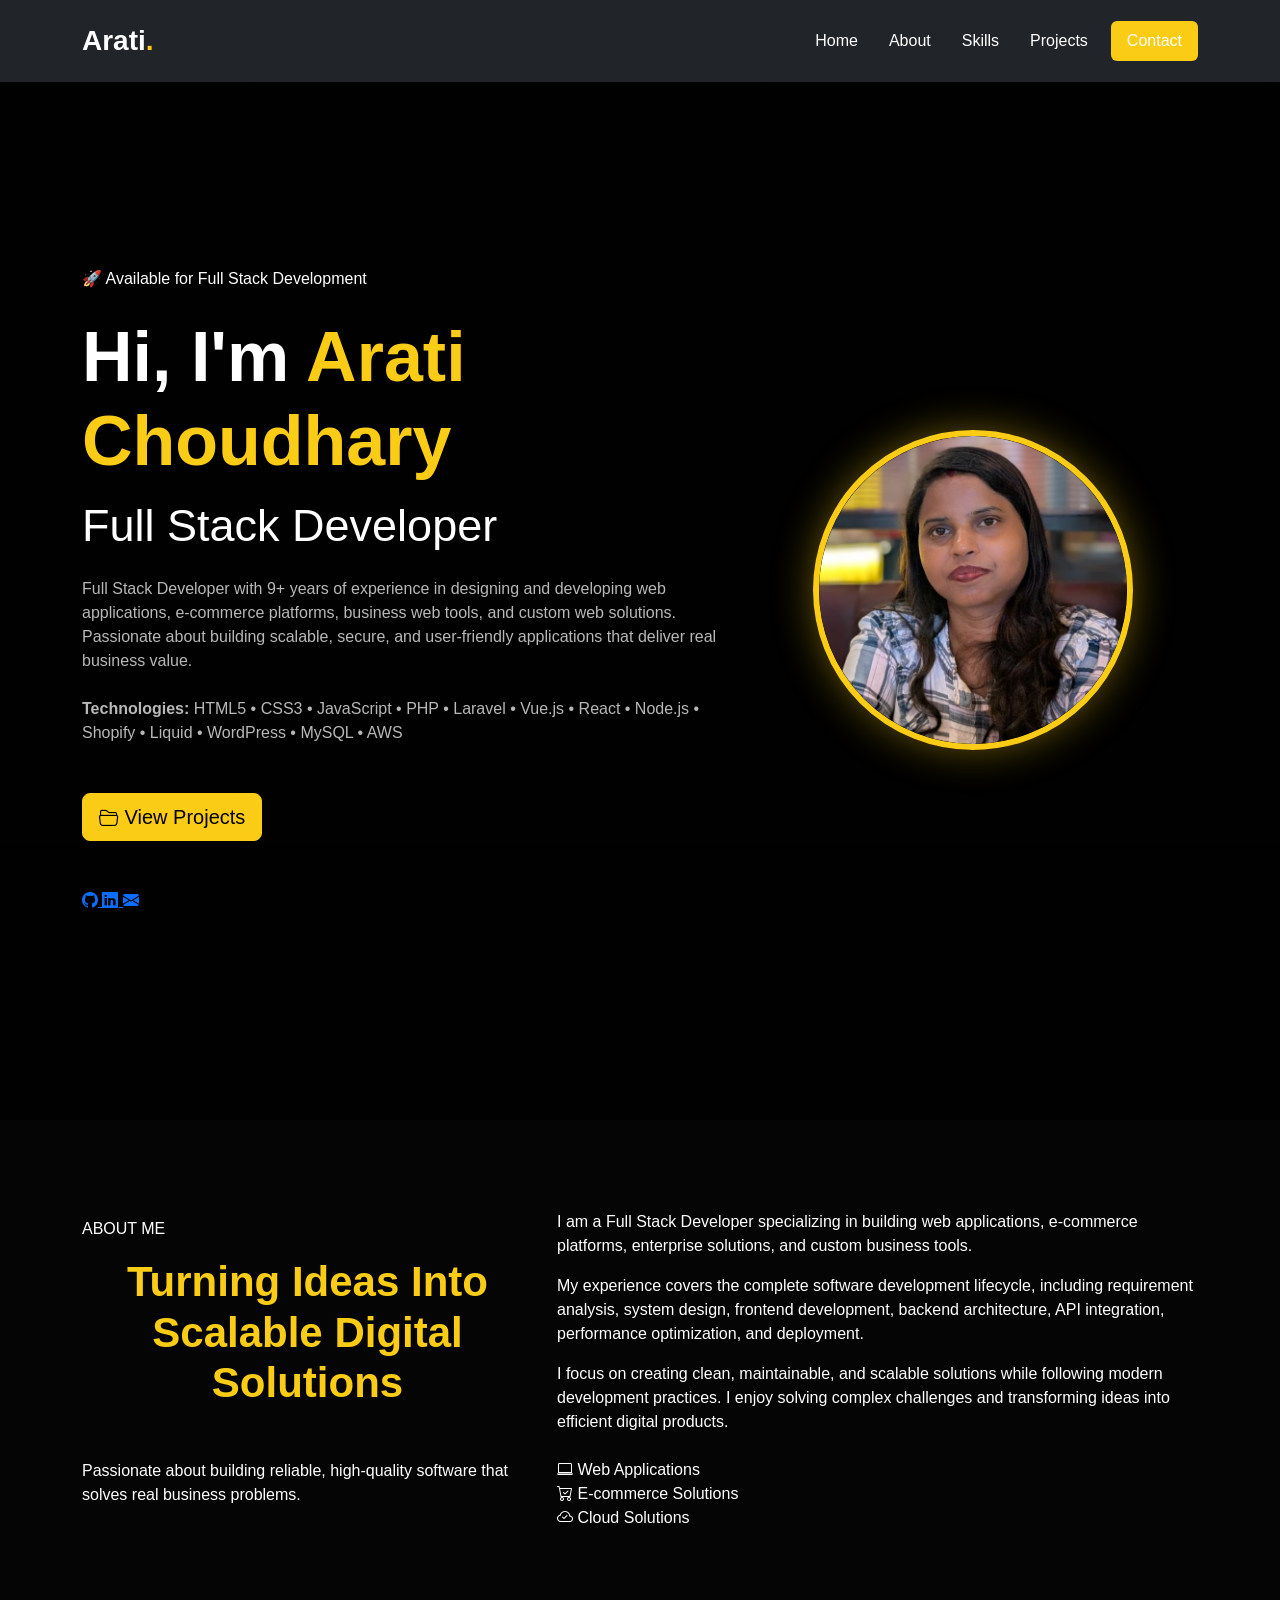
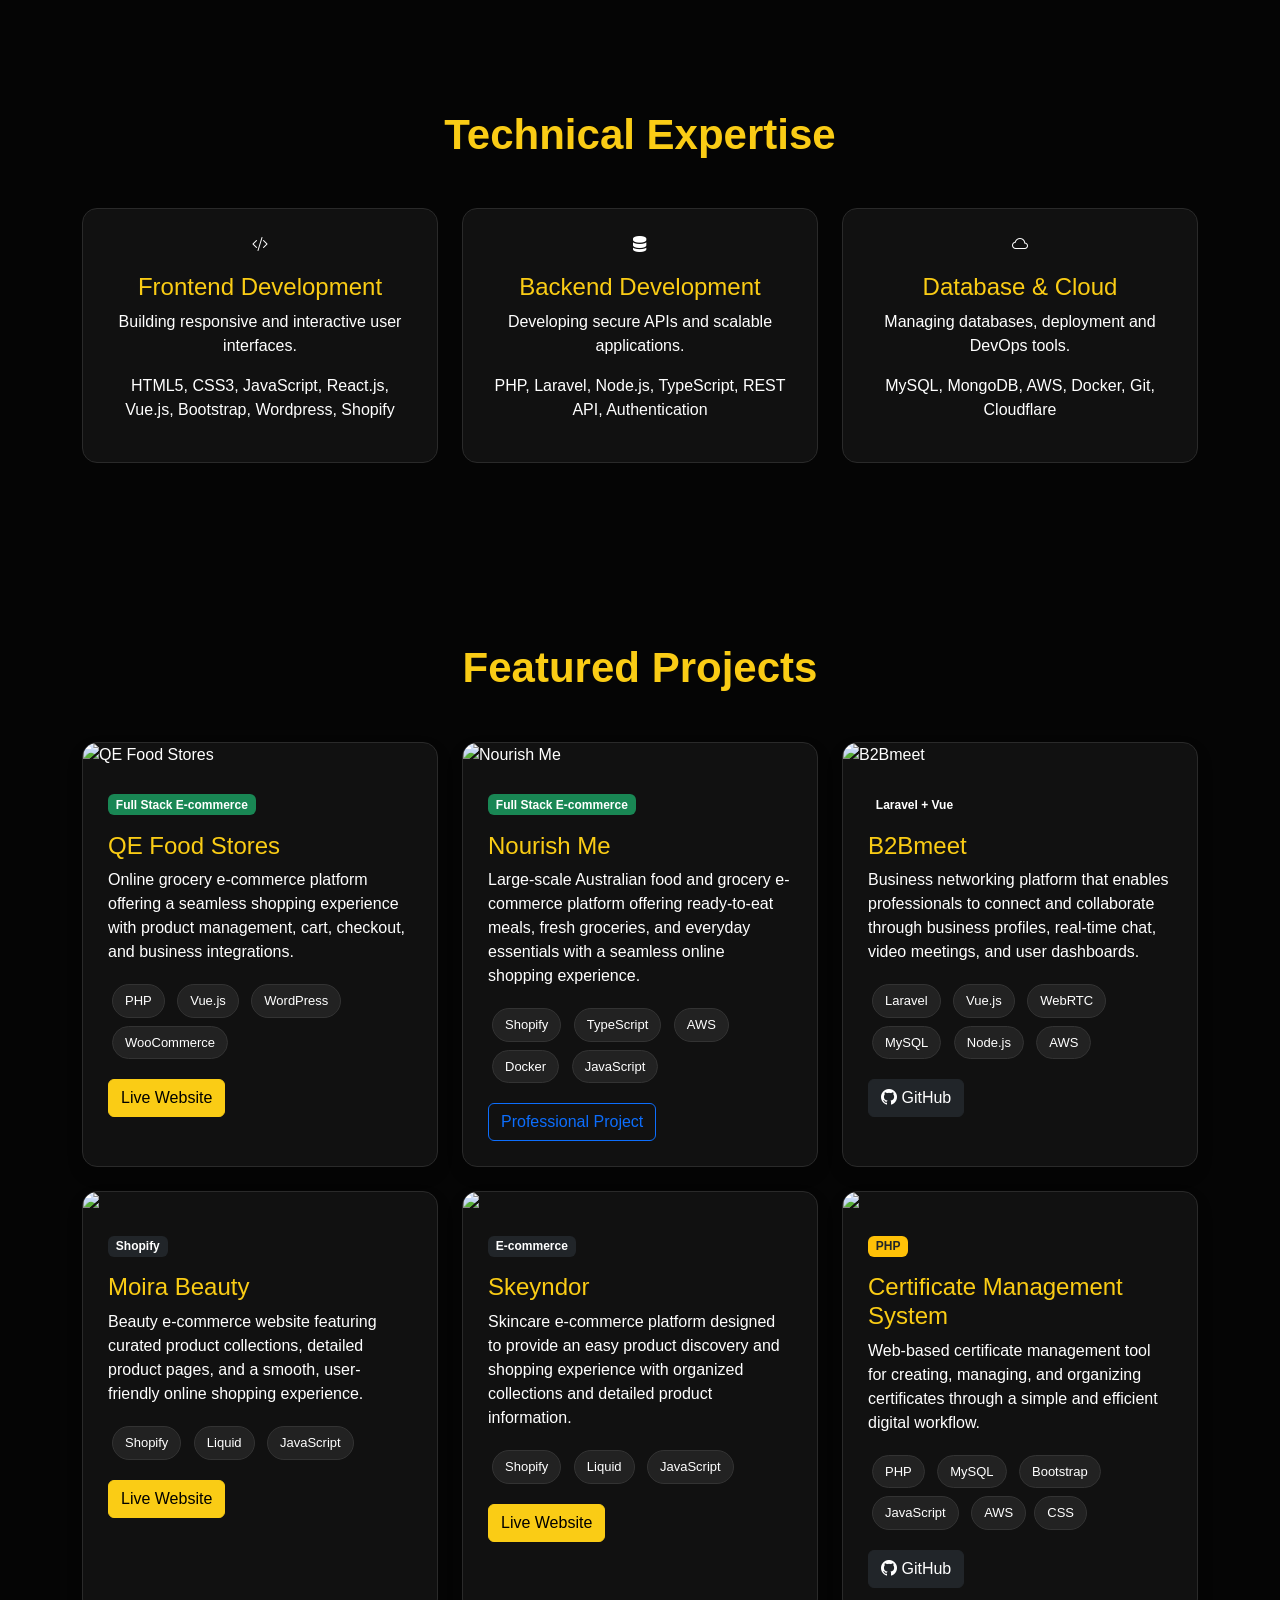
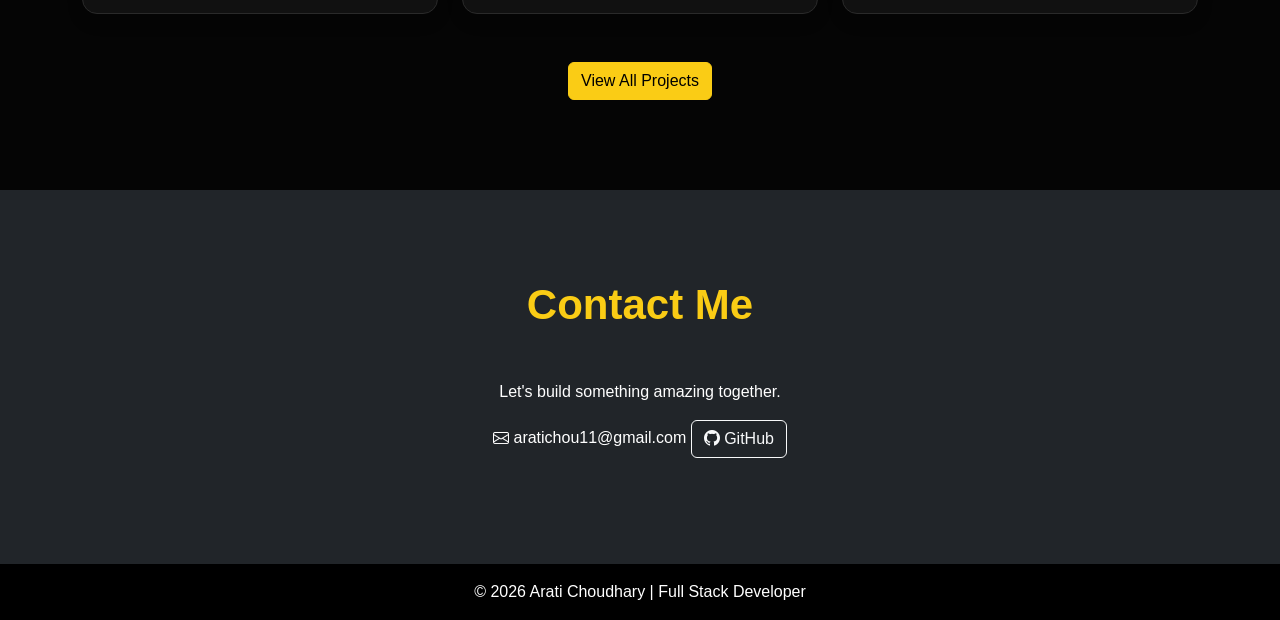
==== commit 243af7bd: "Update index.html" ====
--- a/index.html
+++ b/index.html
@@ -826,9 +826,7 @@
 
 <p>
 <i class="bi bi-envelope"></i>
-your-email@example.com
-</p>
-
+aratichou11@gmail.com
 
 <a href="https://github.com/Arati-coder26"
 class="btn btn-outline-light">
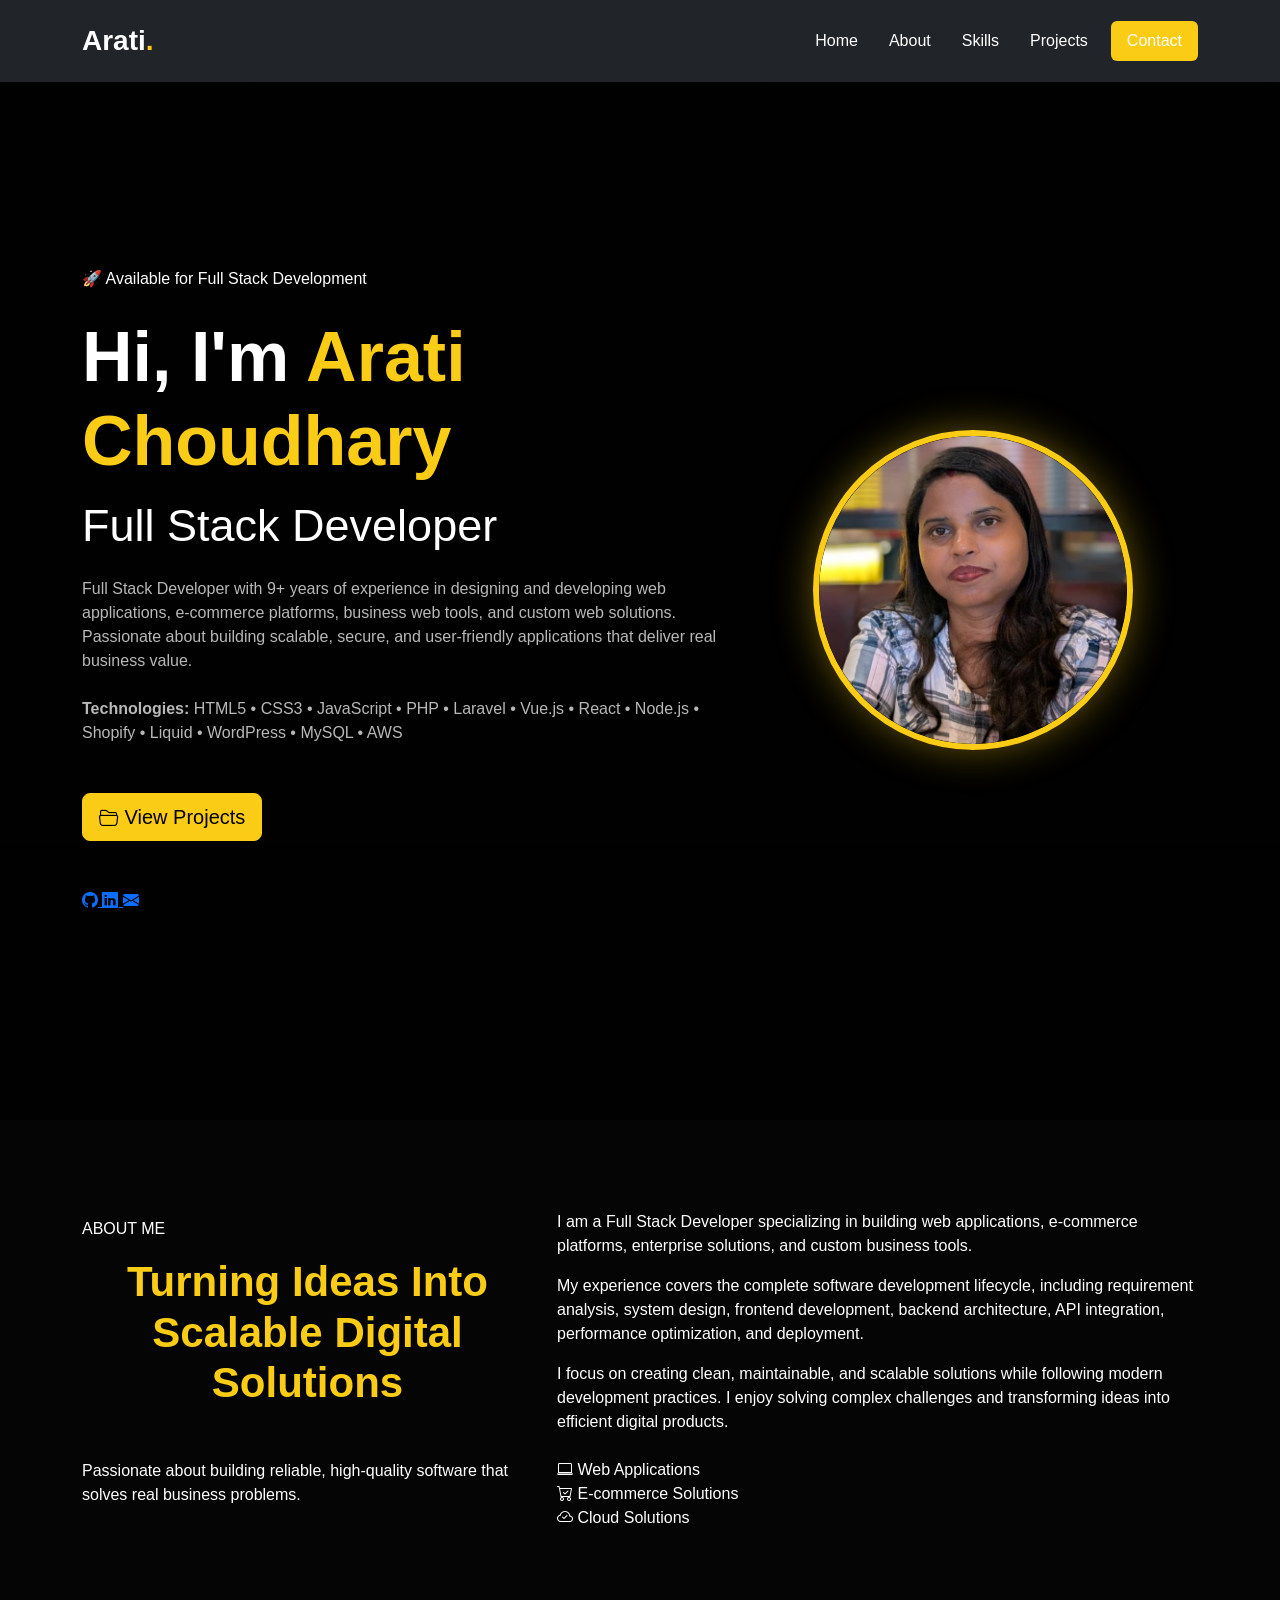
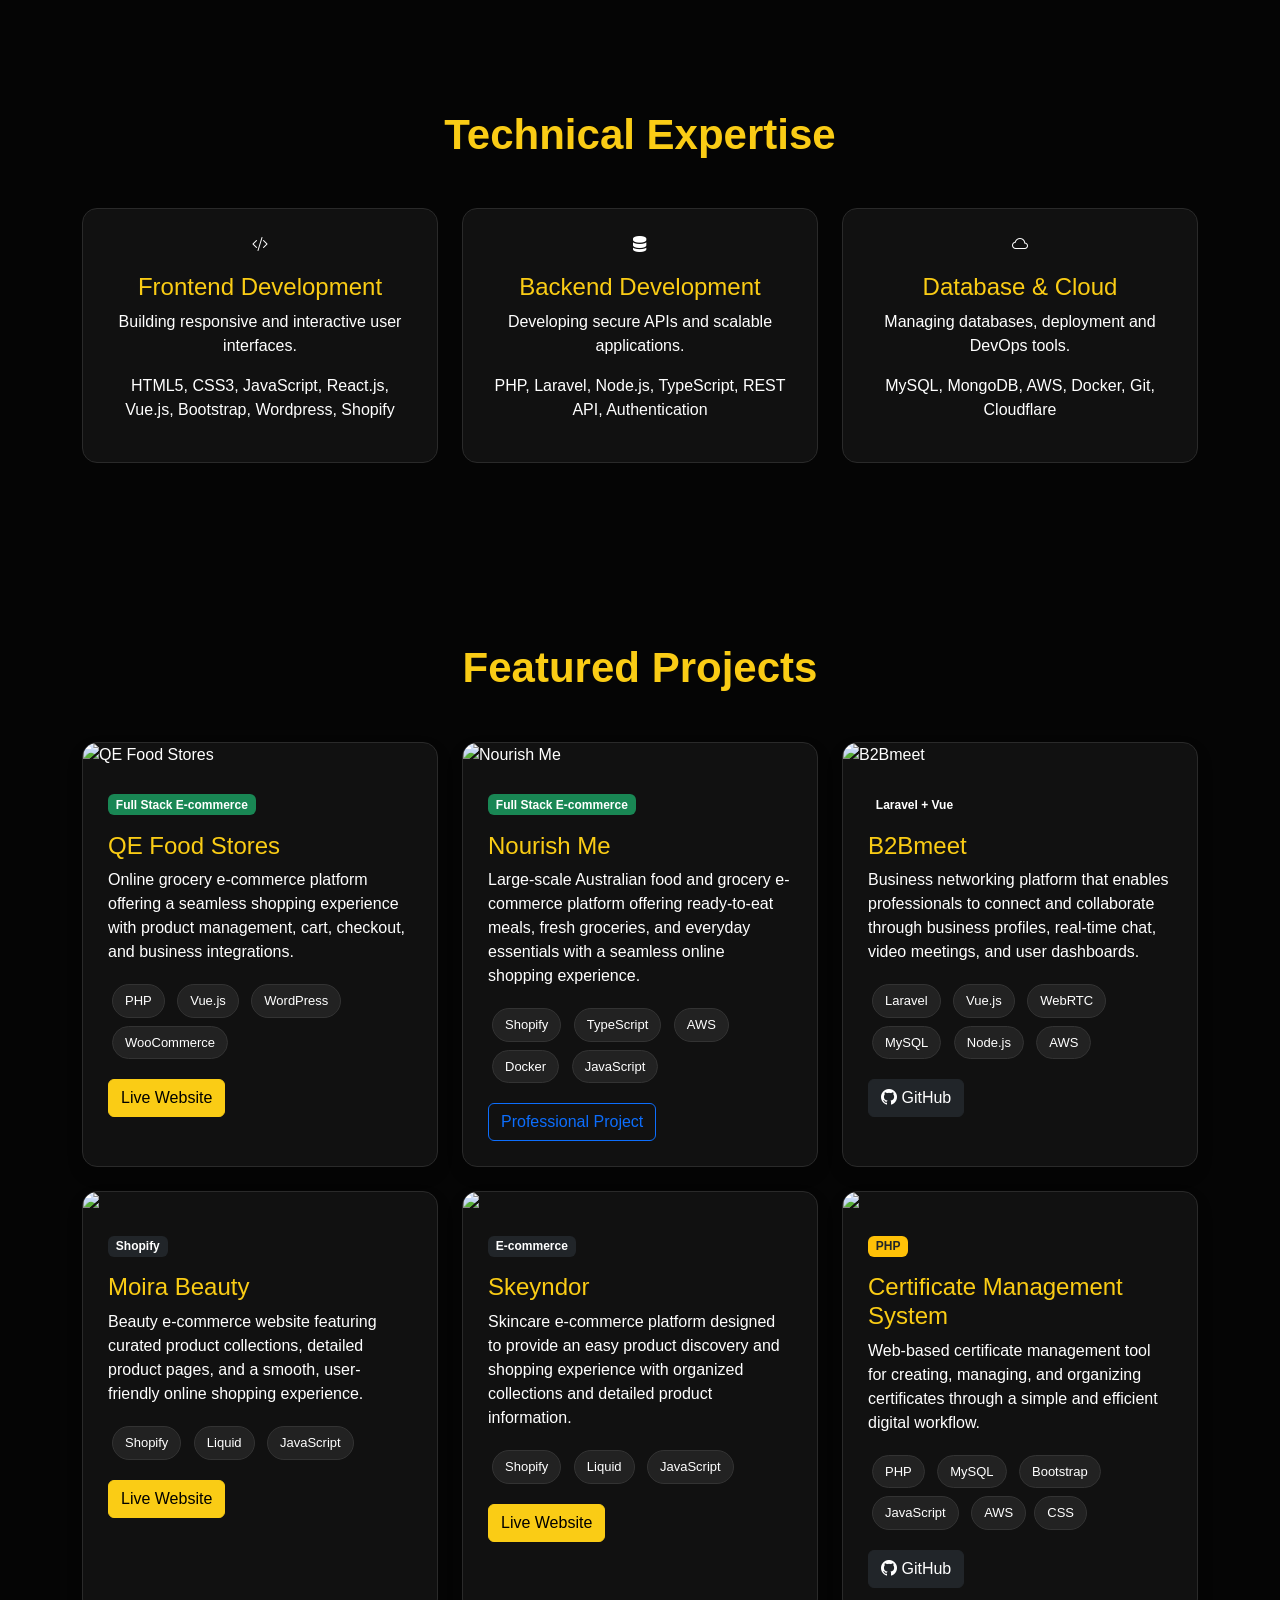
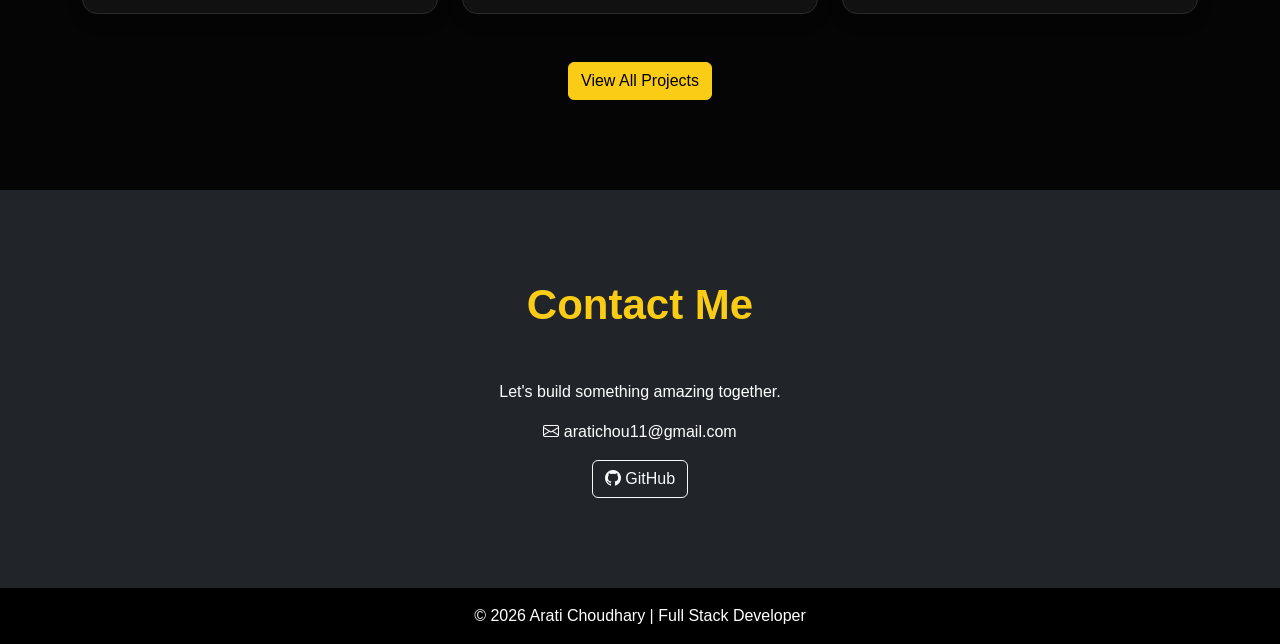
==== commit b916699d: "Update index.html" ====
--- a/index.html
+++ b/index.html
@@ -827,7 +827,7 @@
 <p>
 <i class="bi bi-envelope"></i>
 aratichou11@gmail.com
-
+</p>
 <a href="https://github.com/Arati-coder26"
 class="btn btn-outline-light">
 
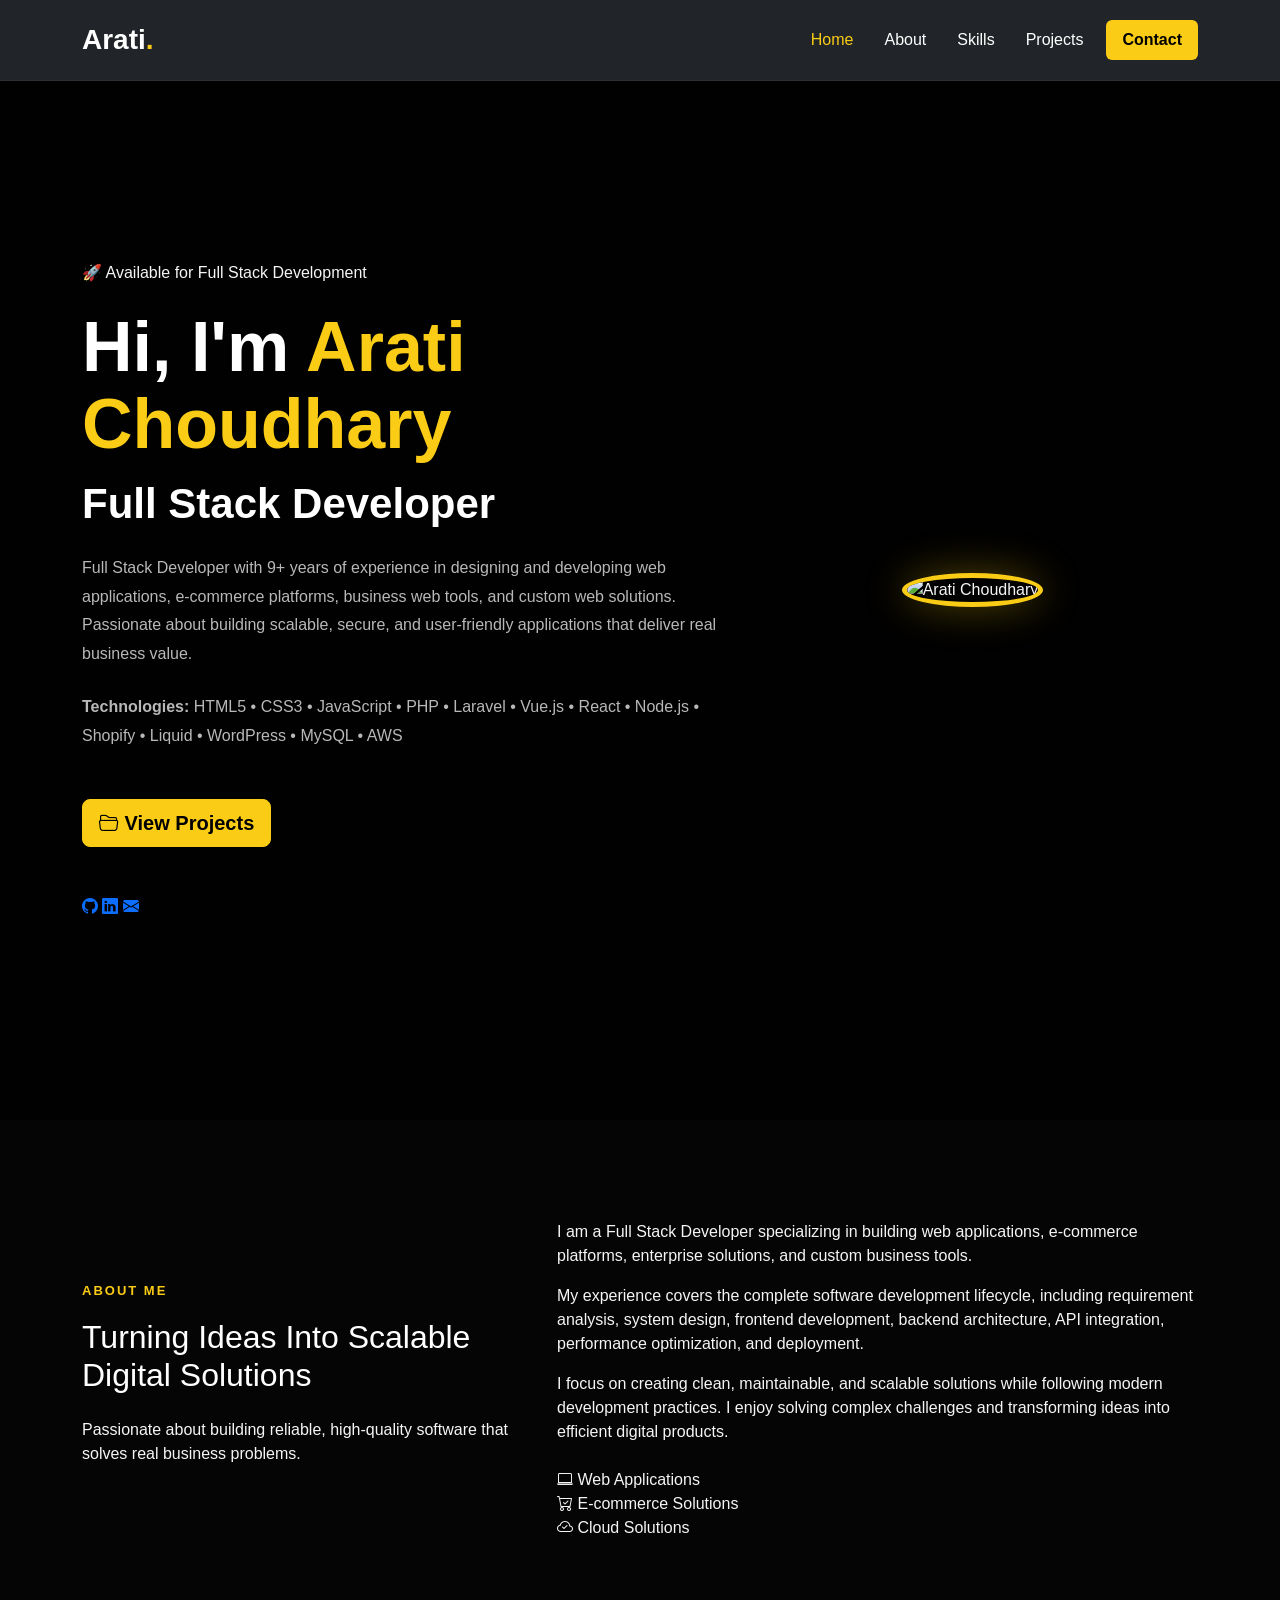
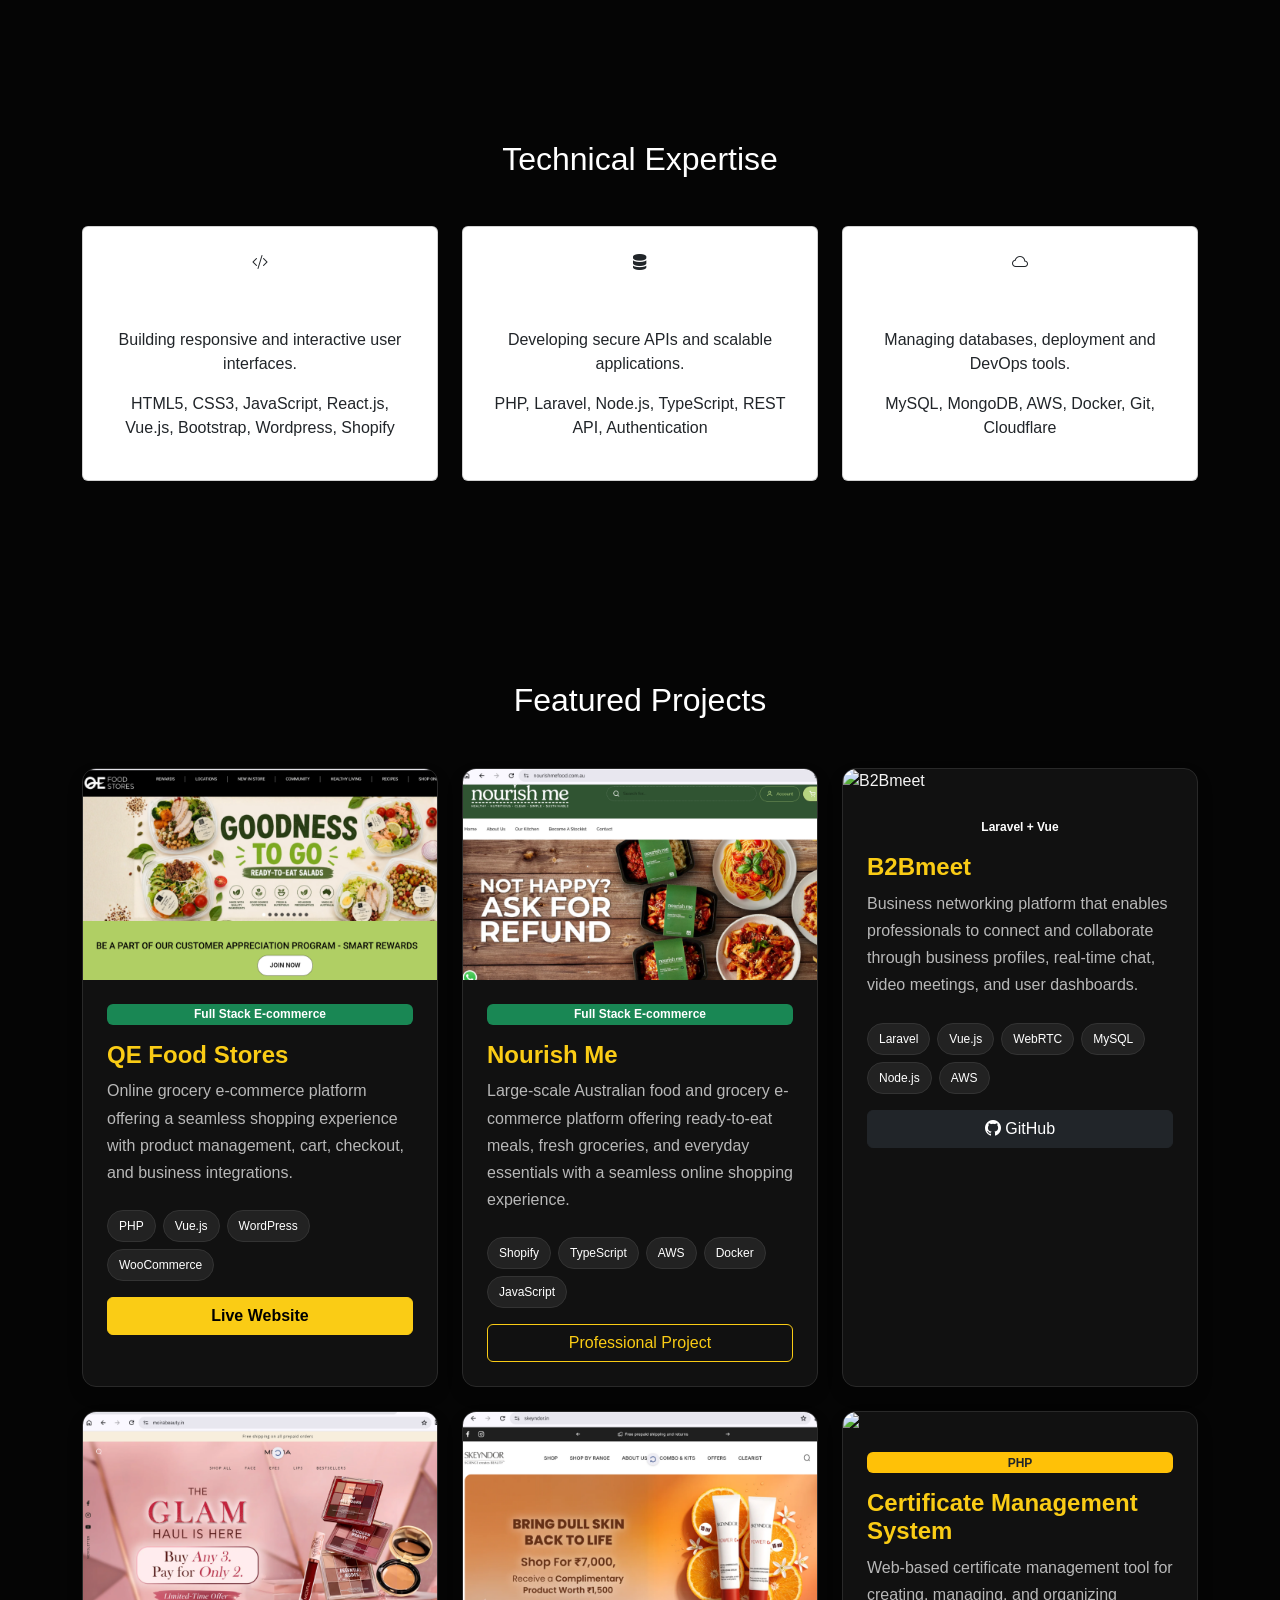
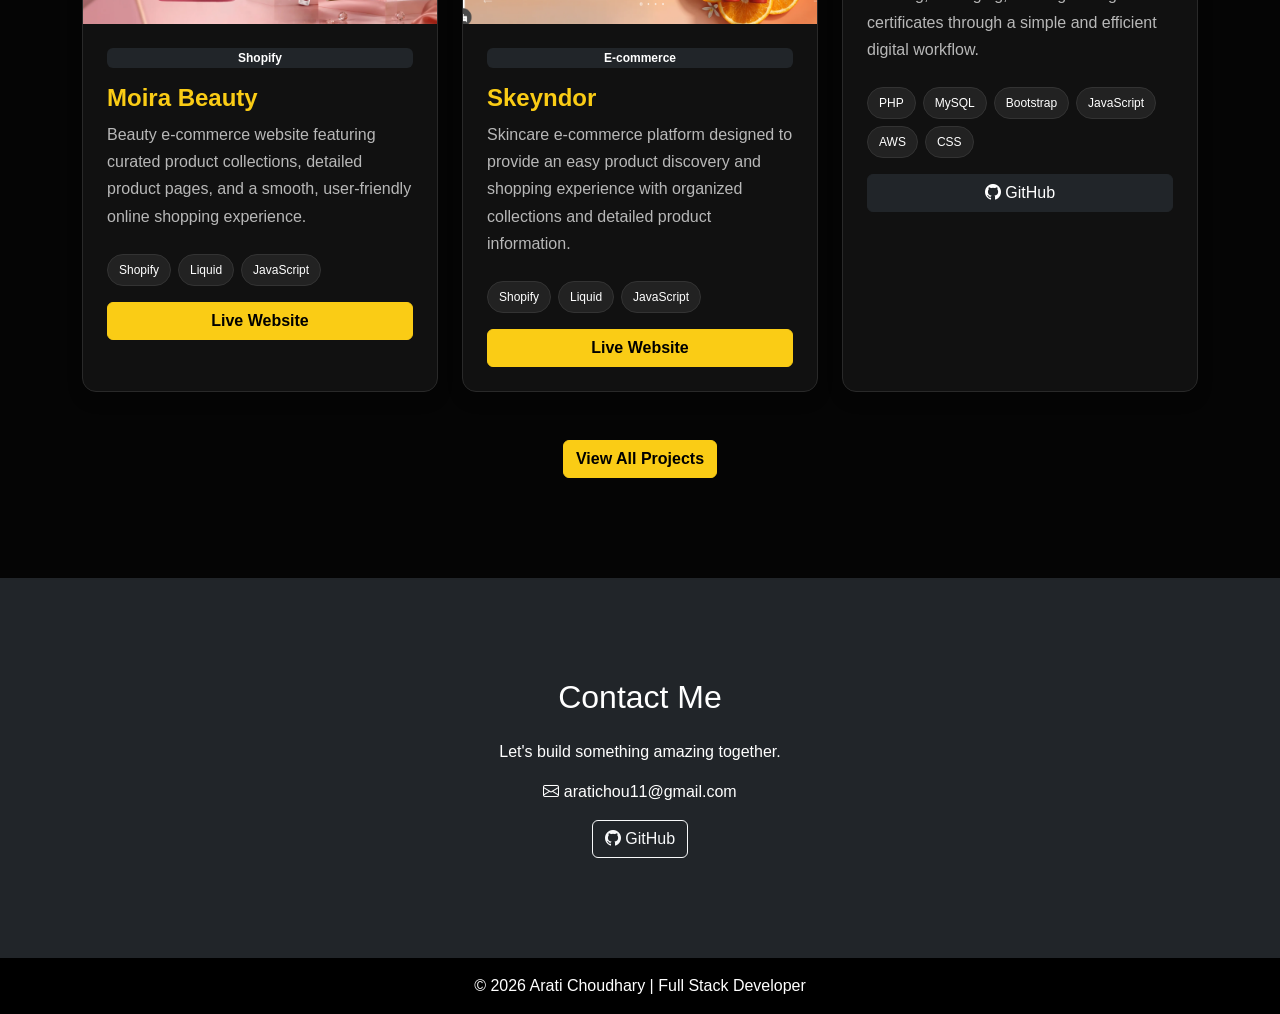
==== commit 9b92965c: "Update index.html" ====
--- a/index.html
+++ b/index.html
@@ -430,7 +430,7 @@
 <div class="project-card card h-100 shadow">
 
 
-<img src="images/qe-home.png"
+<img src="images/qehome.png"
 class="card-img-top"
 alt="QE Food Stores">
 
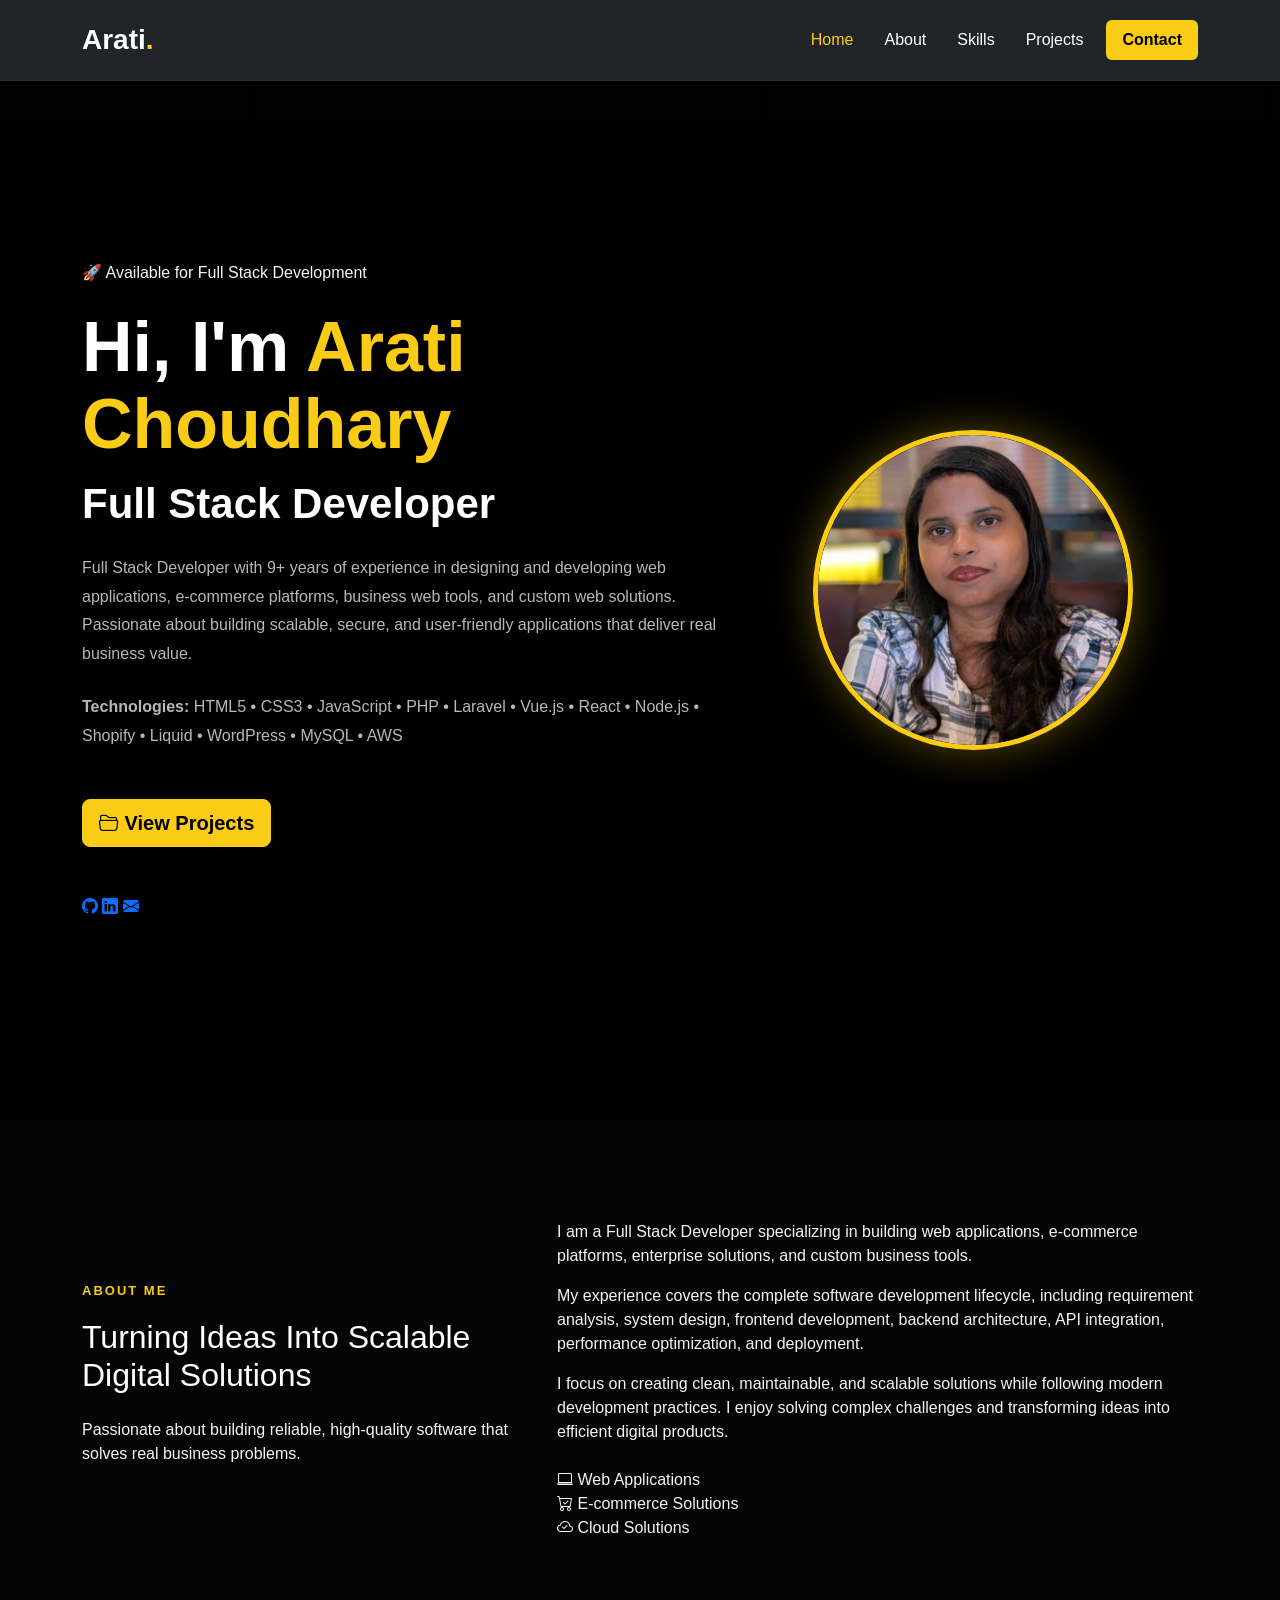
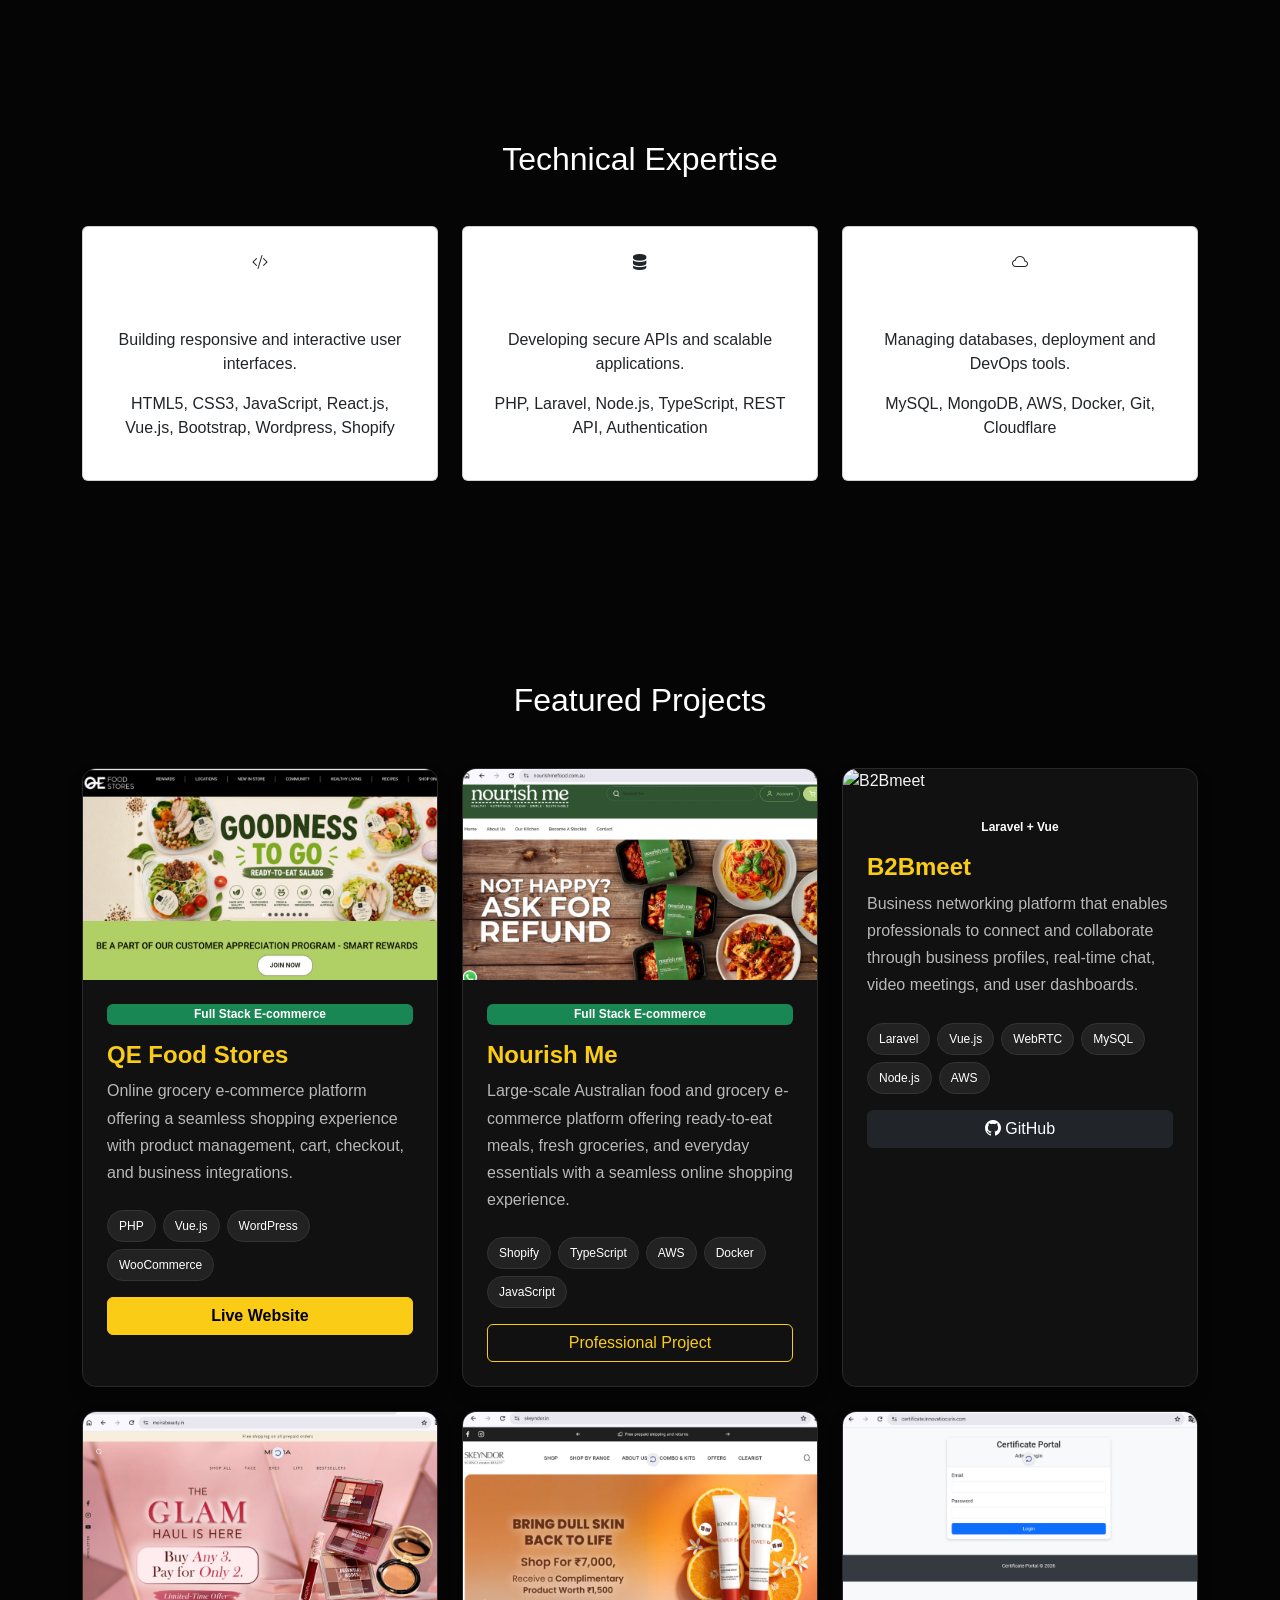
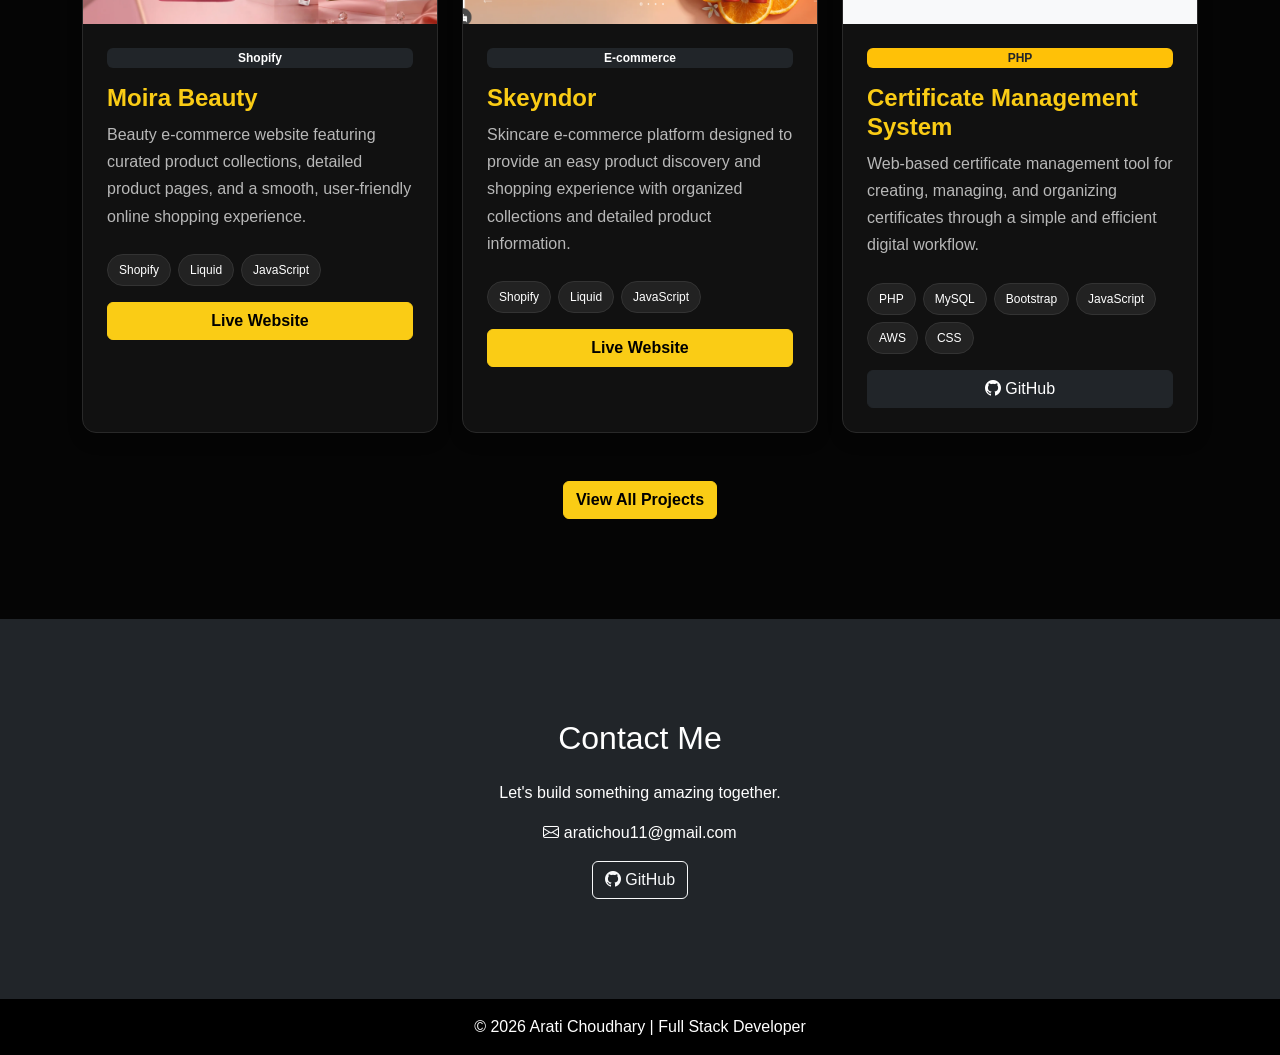
==== commit cfc8daa7: "Update index.html" ====
--- a/index.html
+++ b/index.html
@@ -734,7 +734,7 @@
 <div class="project-card card h-100 shadow">
 
 
-<img src="images/certificate-home.png"
+<img src="images/certificate-admin.png"
 class="card-img-top">
 
 
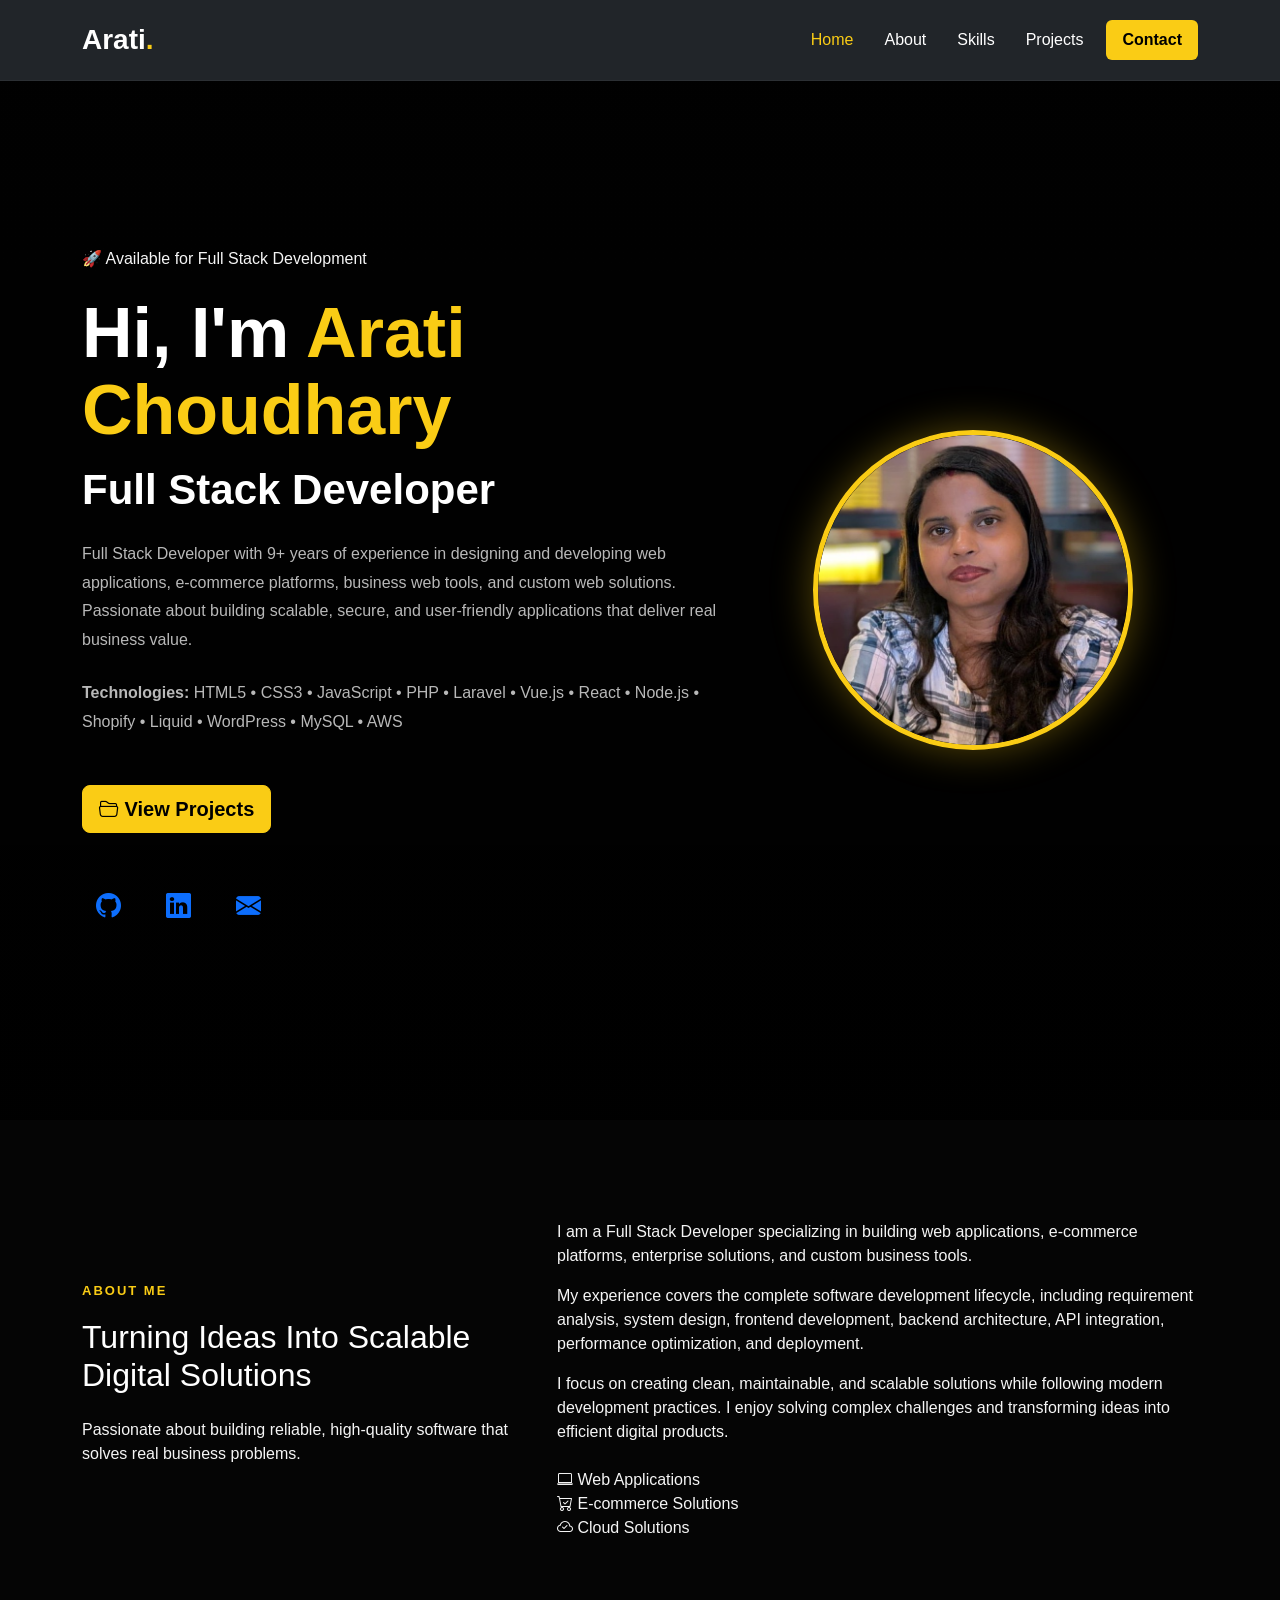
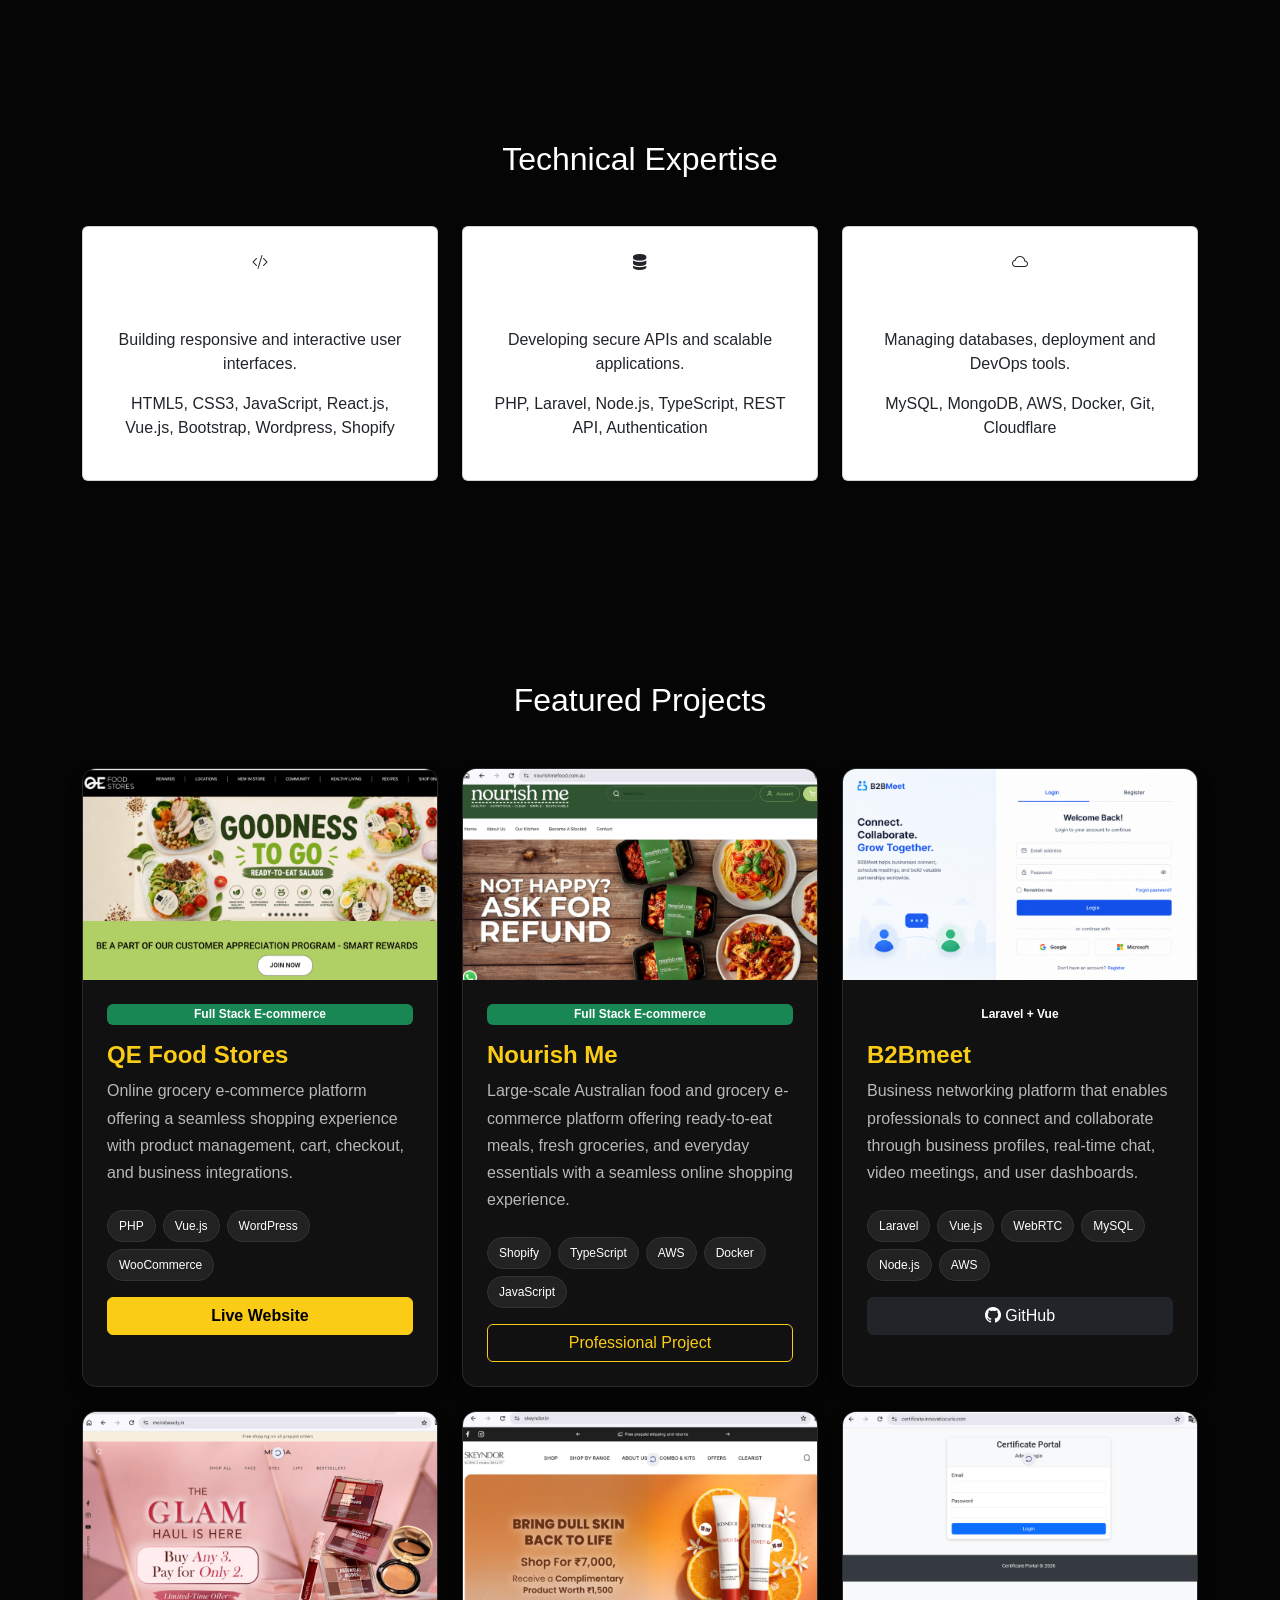
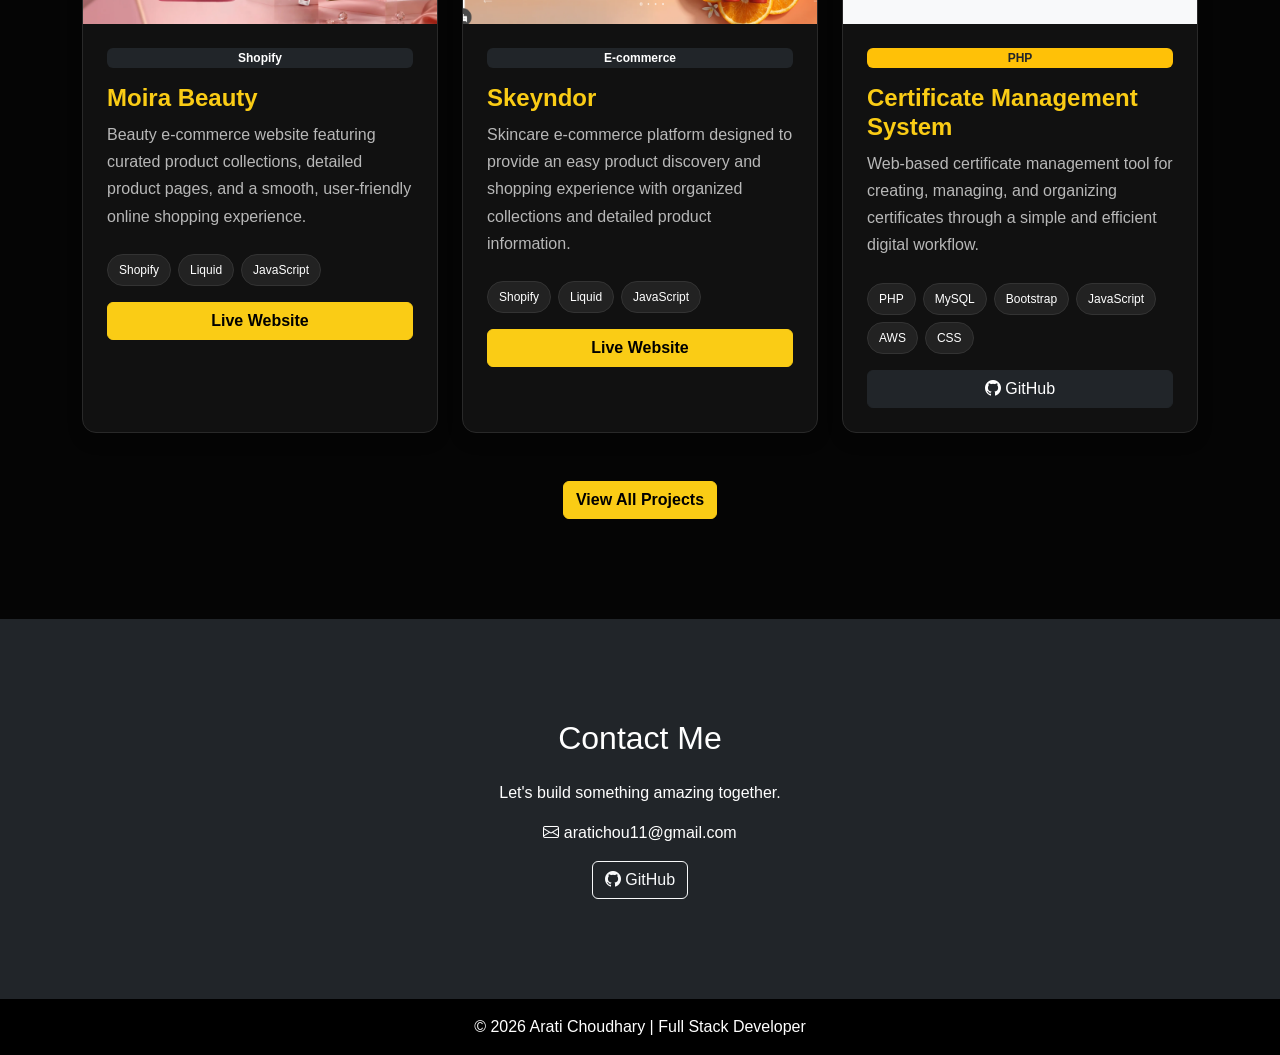
==== commit 3a2528e9: "Update index.html" ====
--- a/index.html
+++ b/index.html
@@ -120,7 +120,7 @@
 
                 <!-- Social Links -->
 
-                <div class="social-icons mt-5">
+                <div class="home-social-icons mt-5">
 
                     <a href="https://github.com/Arati-coder26"
                         target="_blank">
